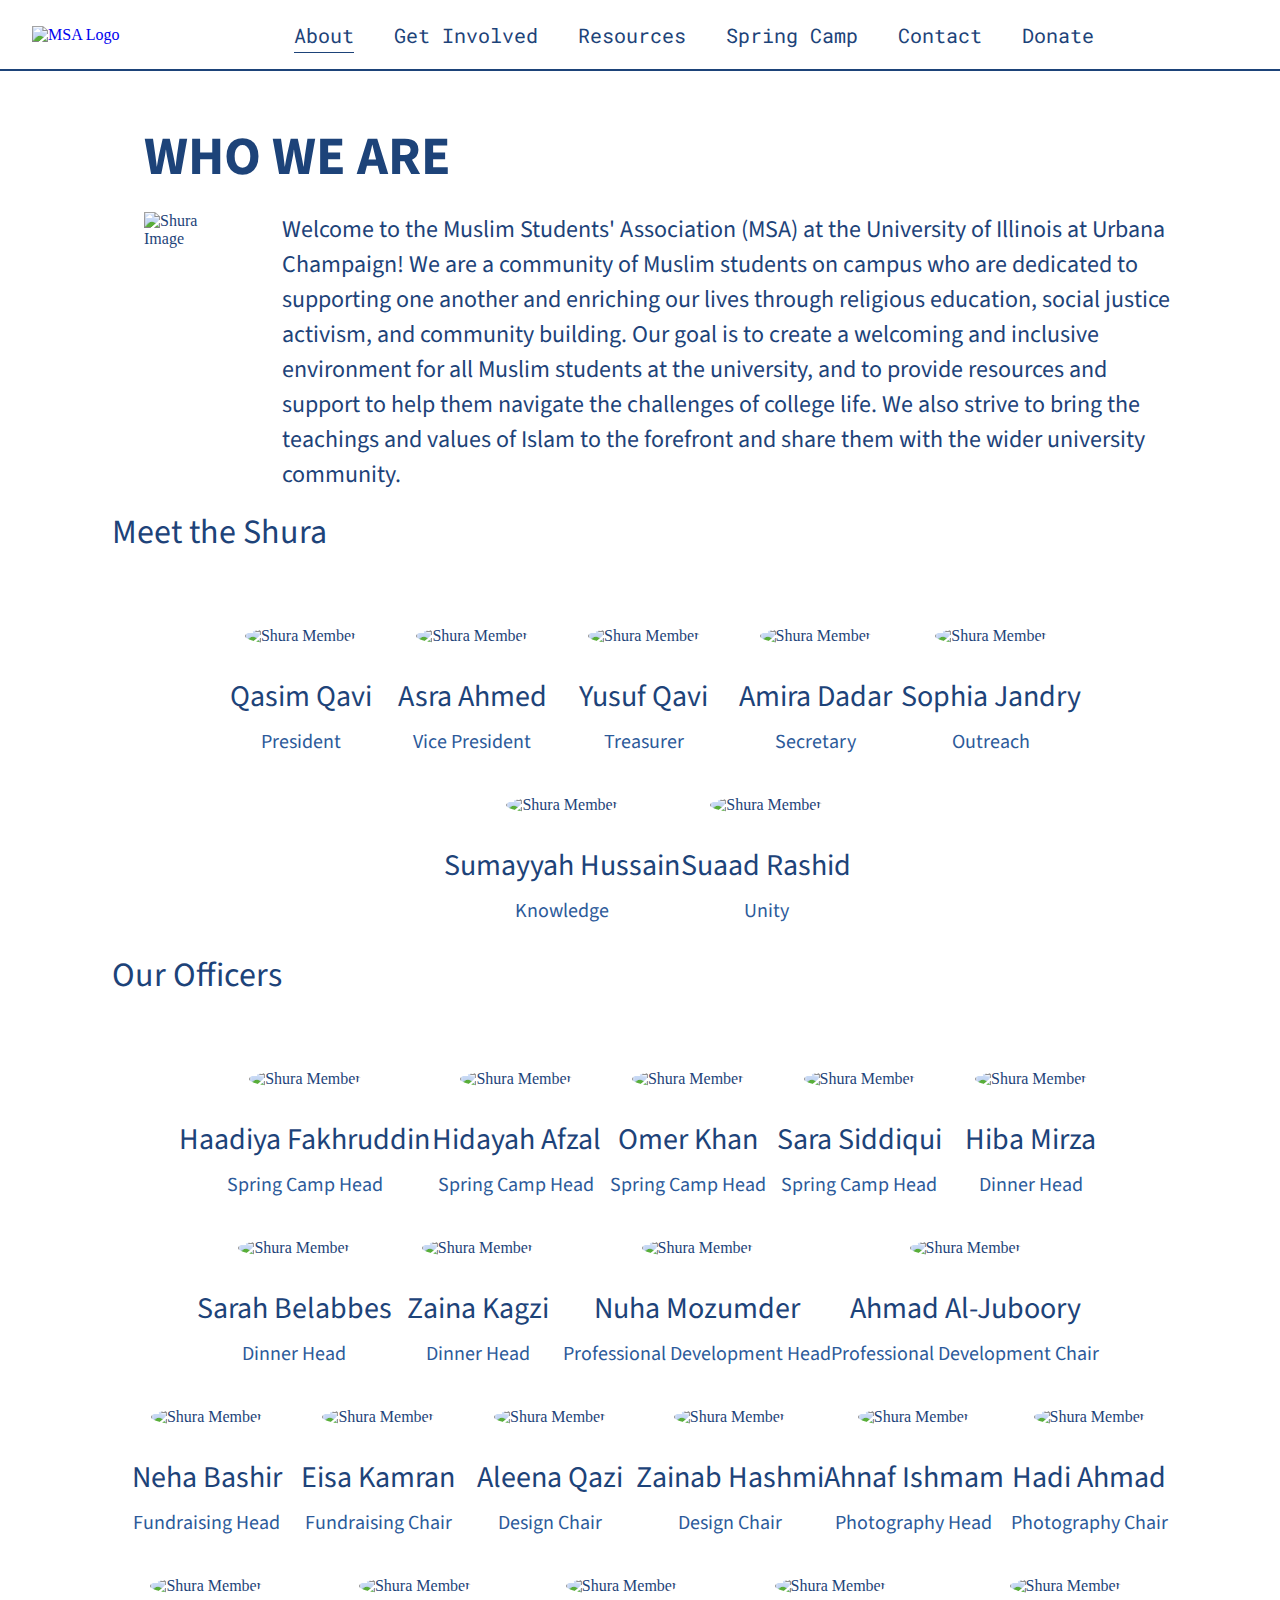
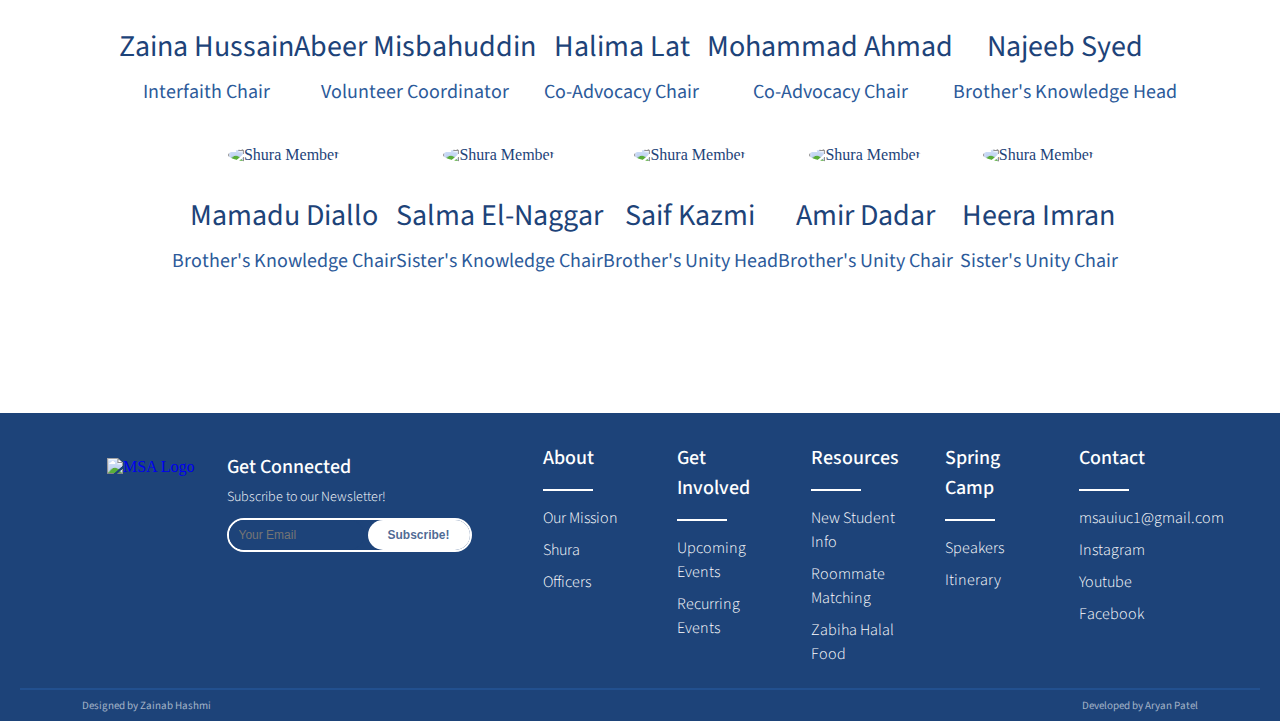
==== html/about.html @ 408d384b "Polishing" ====
<!DOCTYPE html>
<html lang="en">
  <head>
    <meta charset="UTF-8">
    <meta http-equiv="X-UA-Compatible" content="IE=edge">
    <meta name="viewport" content="width=device-width, initial-scale=1.0">
    <title>UIUC MSA</title>
    <link rel="stylesheet" href="../css/styles.css">
    <link rel="stylesheet" href="../css/about.css">
    <script src="https://kit.fontawesome.com/4fd03a0270.js" crossorigin="anonymous"></script>
    <script src="../script.js" defer></script>
  </head>
<body>
  <!-- Navigation -->
  <header class="primary-header flex">

    <div>
      <a href="../index.html">
        <img class="logo" src="../img/logos/msa-logo.png" alt="MSA Logo">
      </a>
    </div>

    <button class="mobile-nav-toggle" aria-controls="primary-navigation" aria-expanded="false"></button>

    <nav>
      <ul id="primary-navigation" data-visible="false" class="primary-navigation flex">
        <li class="color-primary ff-roboto">
          <a class="active" href="../html/about.html">About</a>
        </li>
        <li class="color-primary ff-roboto">
          <a class="inactive" href="../html/get-involved.html">Get Involved</a>
        </li>
        <li class="color-primary ff-roboto">
          <a class="inactive" href="../html/resources.html">Resources</a>
        </li>
        <li class="color-primary ff-roboto">
          <a class="inactive" href="../html/spring-camp.html">Spring Camp</a>
        </li>
        <li class="color-primary ff-roboto">
          <a class="inactive" href="../html/contact.html">Contact</a>
        </li>
        <li class="color-primary ff-roboto">
          <a class="inactive" href="https://www.paypal.com/cgi-bin/webscr?cmd=_s-xclick&hosted_button_id=N8J7XRL445BQ4" target="_blank">Donate</a>
        </li>
      </ul>
    </nav>

    <div class="social-list">
      <a href="https://www.instagram.com/msauiuc/" target="_blank"><i class="fa-brands fa-instagram color-primary"></i></a>
      <a href="https://www.youtube.com/@MSAUIUC" target="_blank"><i class="fa-brands fa-youtube color-primary"></i></a>
      <a href="https://www.facebook.com/msauiuc?fref=ts" target="_blank"><i class="fa-brands fa-facebook color-primary"></i></a>
    </div>

  </header>
  <!-- Navigation -->

  <!-- About Us -->
  <div class="about-us-title-div">
    <h1 class="about-us-title color-primary">WHO WE ARE </h1>
  </div>
  <div class="about-us flex color-primary" id="our-mission">
      <img class="about-us-img" src="../img/group/img-2.jpg" alt="Shura Image">
      <p class="about-us-description">Welcome to the Muslim Students' Association (MSA) at the University of Illinois at Urbana Champaign! We are a community of Muslim students on campus who are dedicated to supporting one another and enriching our lives through religious education, social justice activism, and community building. Our goal is to create a welcoming and inclusive environment for all Muslim students at the university, and to provide resources and support to help them navigate the challenges of college life. We also strive to bring the teachings and values of Islam to the forefront and share them with the wider university community. </p>
  </div>

  <div class="shura" id="shura">
    <h3 class="shura-title color-primary">Meet the Shura</h3>
    <div class="shura-row flex color-primary">
      <div class="shura-members">
        <img class="shura-member-img" src="../img/shura/qasim.jpg" alt="Shura Member">
        <h4 class="shura-member-name">Qasim Qavi</h4>
        <p class="shura-member-role">President</p>
      </div>
      <div class="shura-members">
        <img class="shura-member-img" src="../img/shura/asra.jpg" alt="Shura Member">
        <h4 class="shura-member-name">Asra Ahmed</h4>
        <p class="shura-member-role">Vice President</p>
      </div>
      <div class="shura-members">
        <img class="shura-member-img" src="../img/shura/yusuf.jpg" alt="Shura Member">
        <h4 class="shura-member-name">Yusuf Qavi</h4>
        <p class="shura-member-role">Treasurer</p>
      </div>
      <div class="shura-members">
        <img class="shura-member-img" src="../img/shura/amira.jpg" alt="Shura Member">
        <h4 class="shura-member-name">Amira Dadar</h4>
        <p class="shura-member-role">Secretary</p>
      </div>
      <div class="shura-members">
        <img class="shura-member-img" src="../img/shura/sophia.jpg" alt="Shura Member">
        <h4 class="shura-member-name">Sophia Jandry</h4>
        <p class="shura-member-role">Outreach</p>
      </div>
      <div class="shura-members">
        <img class="shura-member-img" src="../img/shura/sumayyah.jpg" alt="Shura Member">
        <h4 class="shura-member-name">Sumayyah Hussain</h4>
        <p class="shura-member-role">Knowledge</p>
      </div>
      <div class="shura-members">
        <img class="shura-member-img" src="../img/shura/suaad.jpg" alt="Shura Member">
        <h4 class="shura-member-name">Suaad Rashid</h4>
        <p class="shura-member-role">Unity</p>
      </div>
    </div>
  </div>

  <div class="officers" id="officers">
    <h3 class="officers-title color-primary">Our Officers</h3>
    <div class="officers-row flex color-primary">
      <div class="officers-members">
        <img class="officer-member-img" src="../img/officers/haadiya.JPG" alt="Shura Member">
        <h4 class="officer-member-name">Haadiya Fakhruddin</h4>
        <p class="officer-member-role">Spring Camp Head</p>
      </div>
      <div class="officer-members">
        <img class="officer-member-img" src="../img/officers/hidayah.JPG" alt="Shura Member">
        <h4 class="officer-member-name">Hidayah Afzal</h4>
        <p class="officer-member-role">Spring Camp Head</p>
      </div>
      <div class="officer-members">
        <img class="officer-member-img" src="../img/officers/omer.JPG" alt="Shura Member">
        <h4 class="officer-member-name">Omer Khan</h4>
        <p class="officer-member-role">Spring Camp Head</p>
      </div>
      <div class="officer-members">
        <img class="officer-member-img" src="../img/officers/sara.JPG" alt="Shura Member">
        <h4 class="officer-member-name">Sara Siddiqui</h4>
        <p class="officer-member-role">Spring Camp Head</p>
      </div>
      <div class="officer-members">
        <img class="officer-member-img" src="../img/officers/hiba.JPG" alt="Shura Member">
        <h4 class="officer-member-name">Hiba Mirza</h4>
        <p class="officer-member-role">Dinner Head</p>
      </div>
      <div class="officer-members">
        <img class="officer-member-img" src="../img/officers/sarah.JPG" alt="Shura Member">
        <h4 class="officer-member-name">Sarah Belabbes</h4>
        <p class="officer-member-role">Dinner Head</p>
      </div>
      <div class="officer-members">
        <img class="officer-member-img" src="../img/officers/zaina-kagzi.JPG" alt="Shura Member">
        <h4 class="officer-member-name">Zaina Kagzi</h4>
        <p class="officer-member-role">Dinner Head</p>
      </div>
      <div class="officer-members">
        <img class="officer-member-img" src="../img/officers/nuha.JPG" alt="Shura Member">
        <h4 class="officer-member-name">Nuha Mozumder</h4>
        <p class="officer-member-role">Professional Development Head</p>
      </div>
      <div class="officer-members">
        <img class="officer-member-img" src="../img/officers/ahmad.JPG" alt="Shura Member">
        <h4 class="officer-member-name">Ahmad Al-Juboory</h4>
        <p class="officer-member-role">Professional Development Chair</p>
      </div>
      <div class="officer-members">
        <img class="officer-member-img" src="../img/officers/neha.JPG" alt="Shura Member">
        <h4 class="officer-member-name">Neha Bashir</h4>
        <p class="officer-member-role">Fundraising Head</p>
      </div>
      <div class="officer-members">
        <img class="officer-member-img" src="../img/officers/eisa.jpg" alt="Shura Member">
        <h4 class="officer-member-name">Eisa Kamran</h4>
        <p class="officer-member-role">Fundraising Chair</p>
      </div>
      <div class="officer-members">
        <img class="officer-member-img" src="../img/officers/aleena.jpg" alt="Shura Member">
        <h4 class="officer-member-name">Aleena Qazi</h4>
        <p class="officer-member-role">Design Chair</p>
      </div>
      <div class="officer-members">
        <img class="officer-member-img" src="../img/officers/zainab.jpg" alt="Shura Member">
        <h4 class="officer-member-name">Zainab Hashmi</h4>
        <p class="officer-member-role">Design Chair</p>
      </div>
      <div class="officer-members">
        <img class="officer-member-img" src="../img/officers/ahnaf.jpg" alt="Shura Member">
        <h4 class="officer-member-name">Ahnaf Ishmam</h4>
        <p class="officer-member-role">Photography Head</p>
      </div>
      <div class="officer-members">
        <img class="officer-member-img" src="../img/officers/hadi.jpg" alt="Shura Member">
        <h4 class="officer-member-name">Hadi Ahmad</h4>
        <p class="officer-member-role">Photography Chair</p>
      </div>
      <div class="shura-members">
        <img class="shura-member-img" src="../img/officers/zaina-hussain.jpg" alt="Shura Member">
        <h4 class="shura-member-name">Zaina Hussain</h4>
        <p class="shura-member-role">Interfaith Chair</p>
      </div>
      <div class="officer-members">
        <img class="officer-member-img" src="../img/officers/abeer.jpg" alt="Shura Member">
        <h4 class="officer-member-name">Abeer Misbahuddin</h4>
        <p class="officer-member-role">Volunteer Coordinator</p>
      </div>
      <div class="officer-members">
        <img class="officer-member-img" src="../img/officers/halima.jpg" alt="Shura Member">
        <h4 class="officer-member-name">Halima Lat</h4>
        <p class="officer-member-role">Co-Advocacy Chair</p>
      </div>
      <div class="officer-members">
        <img class="officer-member-img" src="../img/officers/mohammad.jpg" alt="Shura Member">
        <h4 class="officer-member-name">Mohammad Ahmad</h4>
        <p class="officer-member-role">Co-Advocacy Chair</p>
      </div>
      <div class="officer-members">
        <img class="officer-member-img" src="../img/officers/najeeb.jpg" alt="Shura Member">
        <h4 class="officer-member-name">Najeeb Syed</h4>
        <p class="officer-member-role">Brother's Knowledge Head</p>
      </div>
      <div class="officer-members">
        <img class="officer-member-img" src="../img/officers/mamadu.jpg" alt="Shura Member">
        <h4 class="officer-member-name">Mamadu Diallo</h4>
        <p class="officer-member-role">Brother's Knowledge Chair</p>
      </div>
      <div class="officer-members">
        <img class="officer-member-img" src="../img/officers/salma.jpg" alt="Shura Member">
        <h4 class="officer-member-name">Salma El-Naggar</h4>
        <p class="officer-member-role">Sister's Knowledge Chair</p>
      </div>
      <div class="officer-members">
        <img class="officer-member-img" src="../img/officers/saif.jpg" alt="Shura Member">
        <h4 class="officer-member-name">Saif Kazmi</h4>
        <p class="officer-member-role">Brother's Unity Head</p>
      </div>
      <div class="officer-members">
        <img class="officer-member-img" src="../img/officers/amir.jpg" alt="Shura Member">
        <h4 class="officer-member-name">Amir Dadar</h4>
        <p class="officer-member-role">Brother's Unity Chair</p>
      </div>
      <div class="officer-members">
        <img class="officer-member-img" src="../img/officers/heera.jpg" alt="Shura Member">
        <h4 class="officer-member-name">Heera Imran</h4>
        <p class="officer-member-role">Sister's Unity Chair</p>
      </div>
    </div>
  </div>
  <!-- About Us -->

  <!-- Footer -->
  <footer class="footer">
    <div class= "footer-container">
      <div class="footer-row flex">
        <div class="footer-test flex">
          <a href="../index.html" class="footer-logo"><img src="../img/logos/transparent-msa-logo.png" alt="MSA Logo"></a>
          <div class= "footer-form">
            <h4 class= "form-title">Get Connected</h4>
            <p class="form-subtitle">Subscribe to our Newsletter!</p>
            <div class="box">
              <form action="#">
                <div class="form-box">
                  <input type="text" name="email" placeholder="Your Email" required>
                  <button type="submit">Subscribe!</button>
                </div>
              </form>
            </div>
            <div class="footer-socials">
              <a href="https://www.instagram.com/msauiuc/" target="_blank"><i class="fa-brands fa-instagram"></i></a>
              <a href="https://www.youtube.com/@MSAUIUC" target="_blank"><i class="fa-brands fa-youtube"></i></a>
              <a href="https://www.facebook.com/msauiuc?fref=ts" target="_blank"><i class="fa-brands fa-facebook"></i></a>
            </div>
          </div>
        </div>
        <div class= "footer-col">
          <h4 class= "footer-title"><a href="../html/about.html">About</a></h4>
          <a href="../html/about.html#our-mission">Our Mission</a>
          <a href="../html/about.html#shura">Shura</a>
          <a href="../html/about.html#officers">Officers</a>
        </div>
        <div class="footer-col">
          <h4 class= "footer-title"><a href="../html/get-involved.html">Get Involved</a></h4>
          <!-- <a href="../html/get-involved.html#news">News</a> -->
          <a href="../html/get-involved.html#upcoming-events">Upcoming Events</a>
          <a href="../html/get-involved.html#recurring-events">Recurring Events</a>
          <!-- <a href="../html/get-involved.html#committees">Committees</a> -->
        </div>
        <div class= "footer-col">
          <h4 class= "footer-title"><a href="../html/resources.html">Resources</a></h4>
          <a href="../html/resources.html#new-student-info">New Student Info</a>
          <a href="../html/resources.html#roommate-matching">Roommate Matching</a>
          <!-- <a href="../html/resources.html#prayer-spots">Prayer Spots</a> -->
          <a href="../html/resources.html#zabiha-halal-food">Zabiha Halal Food</a>
        </div>
        <div class= "footer-col">
          <h4 class= "footer-title"><a href="../html/spring-camp.html">Spring Camp</a></h4>
          <a href="../html/spring-camp.html#speakers">Speakers</a>
          <a href="../html/spring-camp.html#itinerary">Itinerary</a>
        </div>
        <div class= "footer-col">
          <h4 class= "footer-title"><a href="../html/contact.html">Contact</a></h4>
            <a href="mailto:msauiuc1@gmail.com" target="_blank">msauiuc1@gmail.com</a>
            <a href="https://www.instagram.com/msauiuc/" target="_blank">Instagram</a>
            <a href="https://www.youtube.com/@MSAUIUC" target="_blank">Youtube</a>
            <a href="https://www.facebook.com/msauiuc?fref=ts" target="_blank">Facebook</a>
        </div>
      </div>
    </div>
    <div class="footer-tribute">
      <div class="footer-tribute-text">Designed by Zainab Hashmi</div>
      <div class="footer-tribute-text">Developed by Aryan Patel</div>
    </div>
  </footer>
  <!-- Footer -->

</body>
</html>
---- css/styles.css ----
@import url('https://fonts.googleapis.com/css2?family=Roboto+Mono:wght@300&family=Roboto:wght@300;400;500&display=swap');
@import url('https://fonts.googleapis.com/css2?family=Source+Sans+Pro:wght@300;400;600&display=swap');

*, *::before, *::after {
  box-sizing: border-box;
  margin: 0;
  padding: 0;
}

html {
  scroll-behavior: smooth;
  scroll-padding-top: 10rem;
}

body {
  overflow-x: hidden;
  animation: fadeInAnimation ease 1s;
  animation-iteration-count: 1;
  animation-fill-mode: forwards;
}
  
@keyframes fadeInAnimation {
  0% {
    opacity: 0;
  }
  100% {
    opacity: 1;
  }
}

li, a {
  text-decoration: none;
}

a:visited {
  color: inherit;
}

a[href^="tel"]{
  color:inherit;
  text-decoration:none;
}

.flex {
  display: flex;
}

.ff-roboto {
  font-family: 'Roboto Mono', monospace;
}

.ff-sans-pro {
  font-family: 'Source Sans Pro', sans-serif;
}

.color-primary {
  color:rgba(29, 67, 121, 1);
}

/* Navigation */

.primary-header {
  align-items: center;
  justify-content: space-between;
  padding: 15px 2.5%;
  border-bottom: 2px solid rgba(29, 67, 121, 1);
  z-index: 999;
}

.mobile-nav-toggle {
  display: none;
}

.logo {
  cursor: pointer;
  height: 75px;
}

.primary-navigation {
  font-size: 1.25rem;
  list-style: none;
  margin-left: 5rem;
  padding: 0;
}

.primary-navigation li {
  padding: 0 1.25rem;
}

.primary-navigation a {
  color:rgba(29, 67, 121, 1);
}

.inactive {
  position: relative;
  transition: all 0.3s ease 0s;
}

.inactive::before {
  content: '';
  left: 0;
  bottom: -5px;
  position: absolute;
  width: 100%;
  height: 1px;
  background-color: rgba(29, 67, 121, 1);
  border-radius: 4px;
  scale: 0 1;
  transform-origin: left;
  transition: scale 0.25s;
}

.inactive:hover::before {
  scale: 1;
}

.active {
  color:rgba(29, 67, 121, 1);
  border-bottom: 1px solid rgba(29, 67, 121, 1);
  padding-bottom: 4px;
}

.social-list a {
  font-size: 2.15em;
  padding: 10px;
}

@media (max-width: 1200px) {
  .primary-navigation {
    font-size: 1rem;
  }

  .primary-navigation li {
    padding: 0 1rem;
  }

  .social-list a {
    font-size: 1.5em;
  }
}

@media (max-width: 1050px) {

  .primary-navigation {
    position: fixed;
    inset: 0 0 0 20%;
    line-height: 3rem;
    z-index: 1000;

    flex-direction: column;
    padding: min(20vh, 7.5rem) 1em;

    background: rgba(29, 67, 121, 0.95);
    backdrop-filter: blur(1rem);

    transform: translateX(100%);
    transition: transform 350ms ease-out;
  }

  @supports (backdrop-filter: blur(1rem)) {
    .primary-navigation {
      background: rgba(29, 67, 121, 0.6);
      backdrop-filter: blur(1rem);
    }
  }

  .primary-navigation[data-visible="true"] {
    transform: translateX(0%);
  }

  .mobile-nav-toggle {
    display: block;
    position: absolute;
    z-index: 9999;
    background-color: transparent;
    background-image: url(../img/menu.svg);
    background-repeat: no-repeat;
    width: 2rem;
    border: 0;
    aspect-ratio: 1;
    top: 2.75rem;
    right: 2rem;
  }

  .mobile-nav-toggle[aria-expanded="true"] {
    position: fixed;
    background-image: url(../img/close.svg);
    background-repeat: no-repeat;
  }

  .primary-navigation li a {
    color: white;
  }

  .inactive {
    position: relative;
    transition: all 0.3s ease 0s;
  }
  
  .inactive::before {
    content: '';
    left: 0;
    bottom: -5px;
    position: absolute;
    width: 100%;
    height: 1px;
    background-color: #fff;
    border-radius: 4px;
    scale: 0 1;
    transform-origin: left;
    transition: scale 0.25s;
  }
  
  .inactive:hover::before {
    scale: 1;
  }
  
  .active {
    color:rgba(29, 67, 121, 1);
    border-bottom: 1px solid #fff;
    padding-bottom: 4px;
  }

  .social-list {
    display: none;
  }
}

/* Navigation */


/* Footer */

.footer {
  padding: 30px 20px 0 20px;
  background-color: rgba(29, 67, 121, 1);
}

.footer-container {
  max-width: 90%;
  margin: 0 auto;
  padding-bottom: 10px;
}

.footer-test {
  margin: 0 auto;
  justify-content: center;
}

.footer-logo {
  padding: 15px 0;
}

.footer-row {
  flex-wrap: wrap;
  padding-bottom: 0.25rem;
}

.footer-col {
  width: 12%;
  padding: 0 15px;
}

.footer-col a {
  color: #fff;
  font-size: 16px;
  font-family: 'Source Sans Pro', sans-serif;
  font-weight: 300;
  line-height: 1.5;
	display: block;
	transition: all 0.3s ease;
  padding-bottom: 0.5rem;
}

.footer-col a::before{
	content: '';
	position: absolute;
	left:0;
	bottom: -10px;
	background-color: #fff;
	height: 2px;
	box-sizing: border-box;
	width: 50px;
}

.footer-col a:hover{
	color: #ffffff;
	padding-left: 8px;
}

.footer-title a {
  font-size: 20px;
  font-weight: 500;
  line-height: 1.5;
	color: #fff;
	text-transform: capitalize;
	margin-bottom: 25px;
	position: relative;
}

.footer-form {
  padding: 0 2rem;
}

.form-title {
  color: #fff;
  font-family: 'Source Sans Pro', sans-serif;
  font-size: 20px;
  font-weight: 500;
  padding: 10px 0 0 0;
}

.form-subtitle {
  color: #fff;
  font-family: 'Source Sans Pro', sans-serif;
  font-size: 14px;
  line-height: 32px;
  font-weight: 300;
  padding: 0 0 5px 0;
}

.form-box {
  border: 2px solid #fff;
  border-radius: 25px;
}

.form-box input {
  color: #fff;
  font-size: 12px;
  font-weight: 400;
  padding: 8px 10px;
  border: none;
  outline: none;
  border-radius: 25px;
  background-color: rgba(29, 67, 121, 1);
  width: 135px;
}

.form-box button {
  color: rgba(29, 67, 121, 0.8);
  padding: 8px 20px;
  font-size: 12px;
  font-weight: 600;
  border: none;
  border-radius: 25px;
  background-color: #fff;
  cursor: pointer;
  transition: 0.3s;
}

.form-box button:hover {
  color: rgba(29, 67, 121, 1);
  background-color: #fff;
}

.footer-socials {
  padding: 15px 0;
}

.footer-socials a {
  color: #fff;
  font-size: 2em;
  padding: 10px;
}

.footer-tribute {
  display: flex;
  justify-content: space-between;
  background-color: rgba(29, 67, 121, 1);
  padding: 0.5rem 5%;
  border-top: 2px solid rgb(34, 80, 143);
}

.footer-tribute-text {
  color: rgba(255, 255, 255, 0.6);
  font-family: "Source Sans Pro", sans-serif;
  font-size: 11px;
}

@media(max-width: 1166px){
  .footer-test {
    width: 100%;
    margin: 0 auto;
    justify-content: center;
  }

  .footer-col{
    width: 50%;
    margin-bottom: 30px;
  }
}
@media(max-width: 574px) {

  .footer-test {
    text-align: center;
  }

  .footer-logo {
    display: none;
  }

  .footer-col{
    width: 100%;
  }
}

/* Footer */
---- css/about.css ----
@import url('https://fonts.googleapis.com/css2?family=Roboto+Mono:wght@300&family=Roboto:wght@300;400;500&display=swap');
@import url('https://fonts.googleapis.com/css2?family=Source+Sans+Pro:wght@300;400;600&display=swap');

.about-us-title-div {
  max-width: 85%;
  padding: 3rem 3rem 1rem 3rem;
  margin: 0 auto;
  justify-content: center;
}

.about-us-title {
  font-family: 'Source Sans Pro', sans-serif;
  font-size: 3.375rem;
}

.about-us {
  width: 85%;
  margin: 0 auto;
  justify-content: center;
}

.about-us-img {
  padding: 0 3rem 3rem 3rem;
  width: 65%;
  object-fit: contain;
}

.about-us-description {
  font-family: 'Source Sans Pro', sans-serif;
  font-size: 1.5rem;
}

@media (max-width: 1200px) {

  .about-us-title-div {
    margin: 0 auto;
    justify-content: center;
  }

  .about-us-title {
    font-size: 2.5rem;
    padding: 0;
    text-align: center;
  }

  .about-us {
    flex-direction: column;
    margin: 0 auto;
    justify-content: center;
    width: 85%;
  }

  .about-us-img {
    margin: 0 auto;
    justify-content: center;
    width: 100%;
    padding: 1rem 0;
  }

  .about-us-description {
    font-size: clamp(1rem, 3vw + 0.25rem, 1.25rem);
  }
}

.shura {
  max-width: 85%;
  margin: 0 auto;
  justify-content: center;
  padding: 1rem 0 0 1rem;
}

.shura-title {
  font-family: 'Source Sans Pro', sans-serif;
  font-size: 2.125rem;
  font-weight: 400;
  padding-bottom: 2.5rem;
}

.shura-row {
  margin: 0 auto;
  justify-content: center;
  text-align: center;
  flex-wrap: wrap;
}

.shura-member-img {
  padding: 1.875rem;
  border-radius: 50%;
  width: 350px;
  height: 350px;
  object-fit: cover;
  transition: 0.5s ease-in-out;
}

.shura-member-img:hover {
  transform: scale(1.03);
}

.shura-member-name {
  font-family: 'Source Sans Pro', sans-serif;
  font-size: 1.875rem;
  font-weight: 400;
  padding-bottom: 0.625rem;
}

.shura-member-role {
  font-family: 'Source Sans Pro', sans-serif;
  font-size: 20px;
  color: rgb(44, 90, 154);
  font-weight: 400;
  padding-bottom: 0.625rem;
}

.officers {
  max-width: 85%;
  margin: auto;
  justify-content: center;
  padding: 1rem 0 3rem 1rem;
}

.officers-title {
  font-family: 'Source Sans Pro', sans-serif;
  font-size: 2.125rem;
  font-weight: 400;
  padding-bottom: 2.5rem;
}

.officers-row {
  margin: 0 auto;
  justify-content: center;
  text-align: center;
  flex-wrap: wrap;
  padding-bottom: 1rem;
}

.officers-row:last-of-type {
  padding-bottom: 5rem;
}

.officer-member-img {
  padding: 1.875rem;
  border-radius: 50%;
  width: 325px;
  height: 325px;
  object-fit: cover;
  transition: 0.5s ease-in-out;
}

.officer-member-img:hover {
  transform: scale(1.03);
}

.officer-member-name {
  font-family: 'Source Sans Pro', sans-serif;
  font-size: 1.875rem;
  font-weight: 400;
  padding-bottom: 0.625rem;
}

.officer-member-role {
  font-family: 'Source Sans Pro', sans-serif;
  font-size: 1.25rem;
  color: rgb(44, 90, 154);
  font-weight: 400;
  padding-bottom: 0.625rem;
}
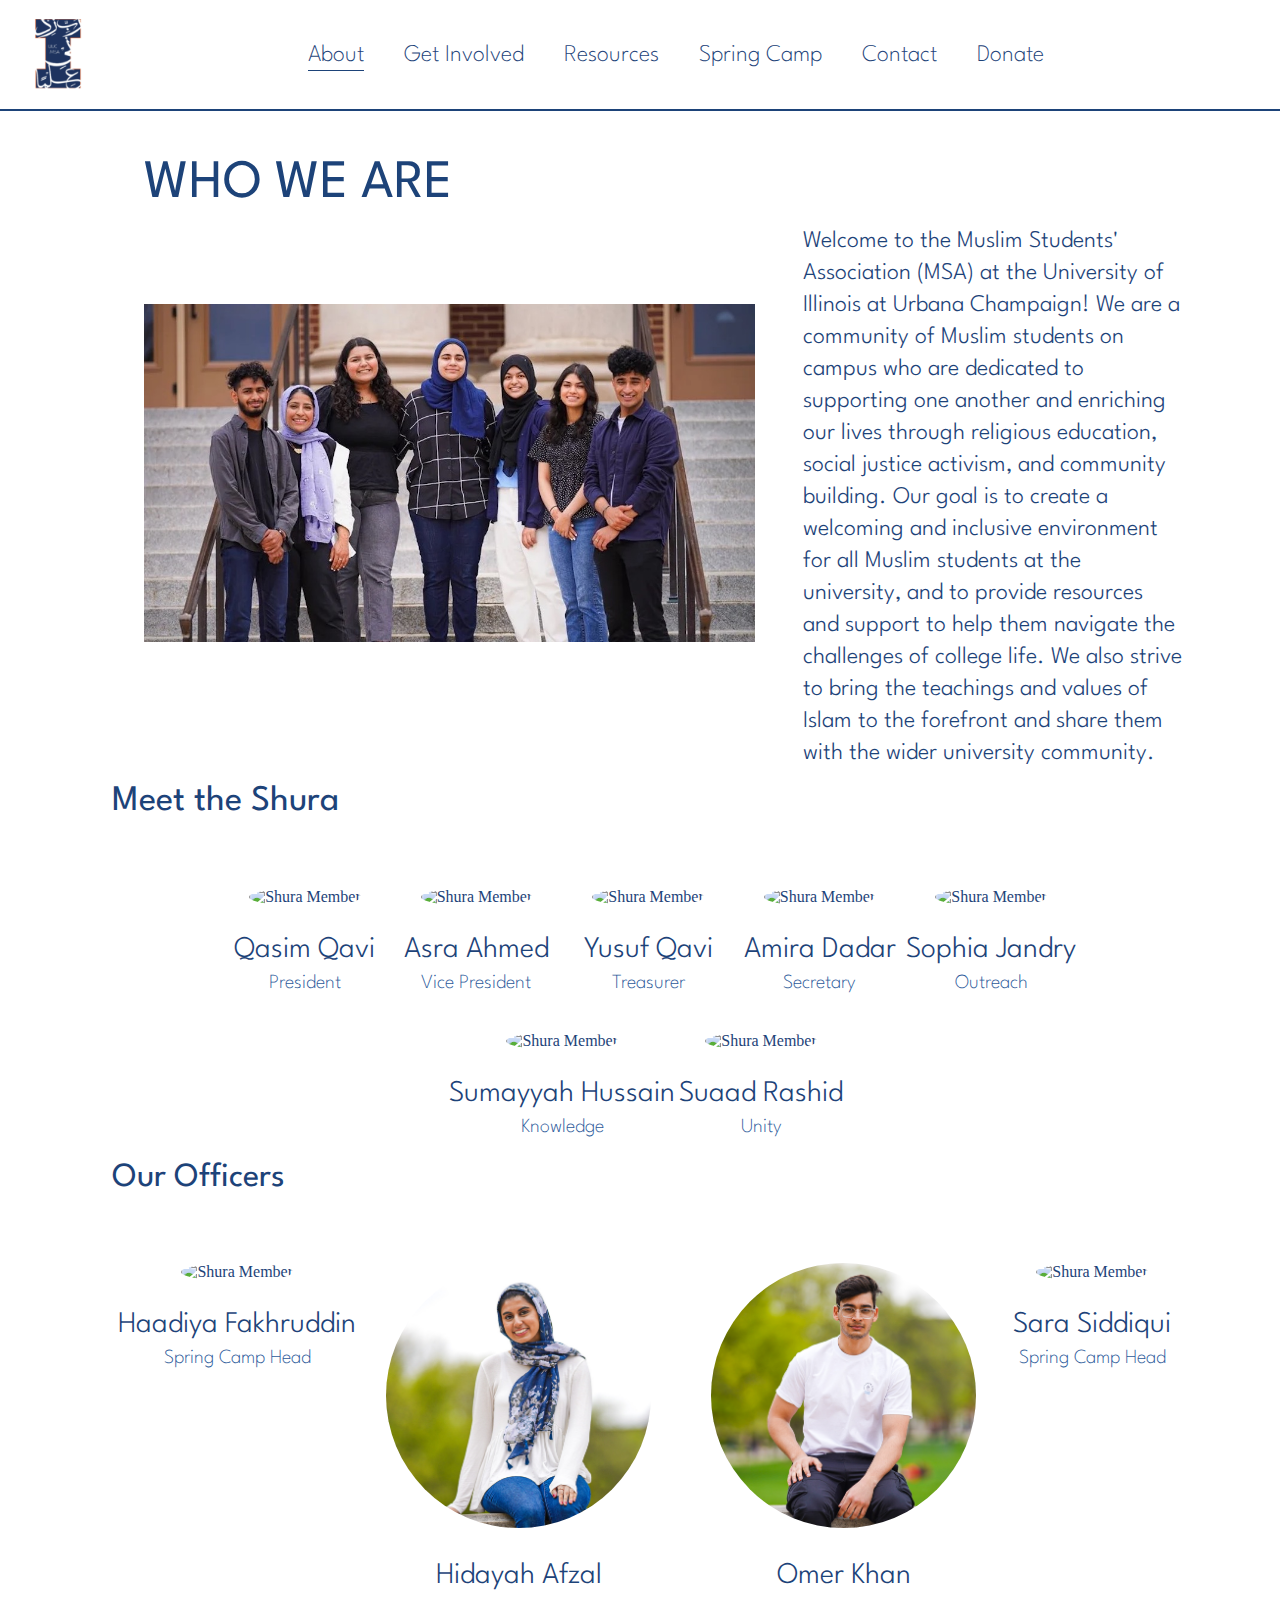
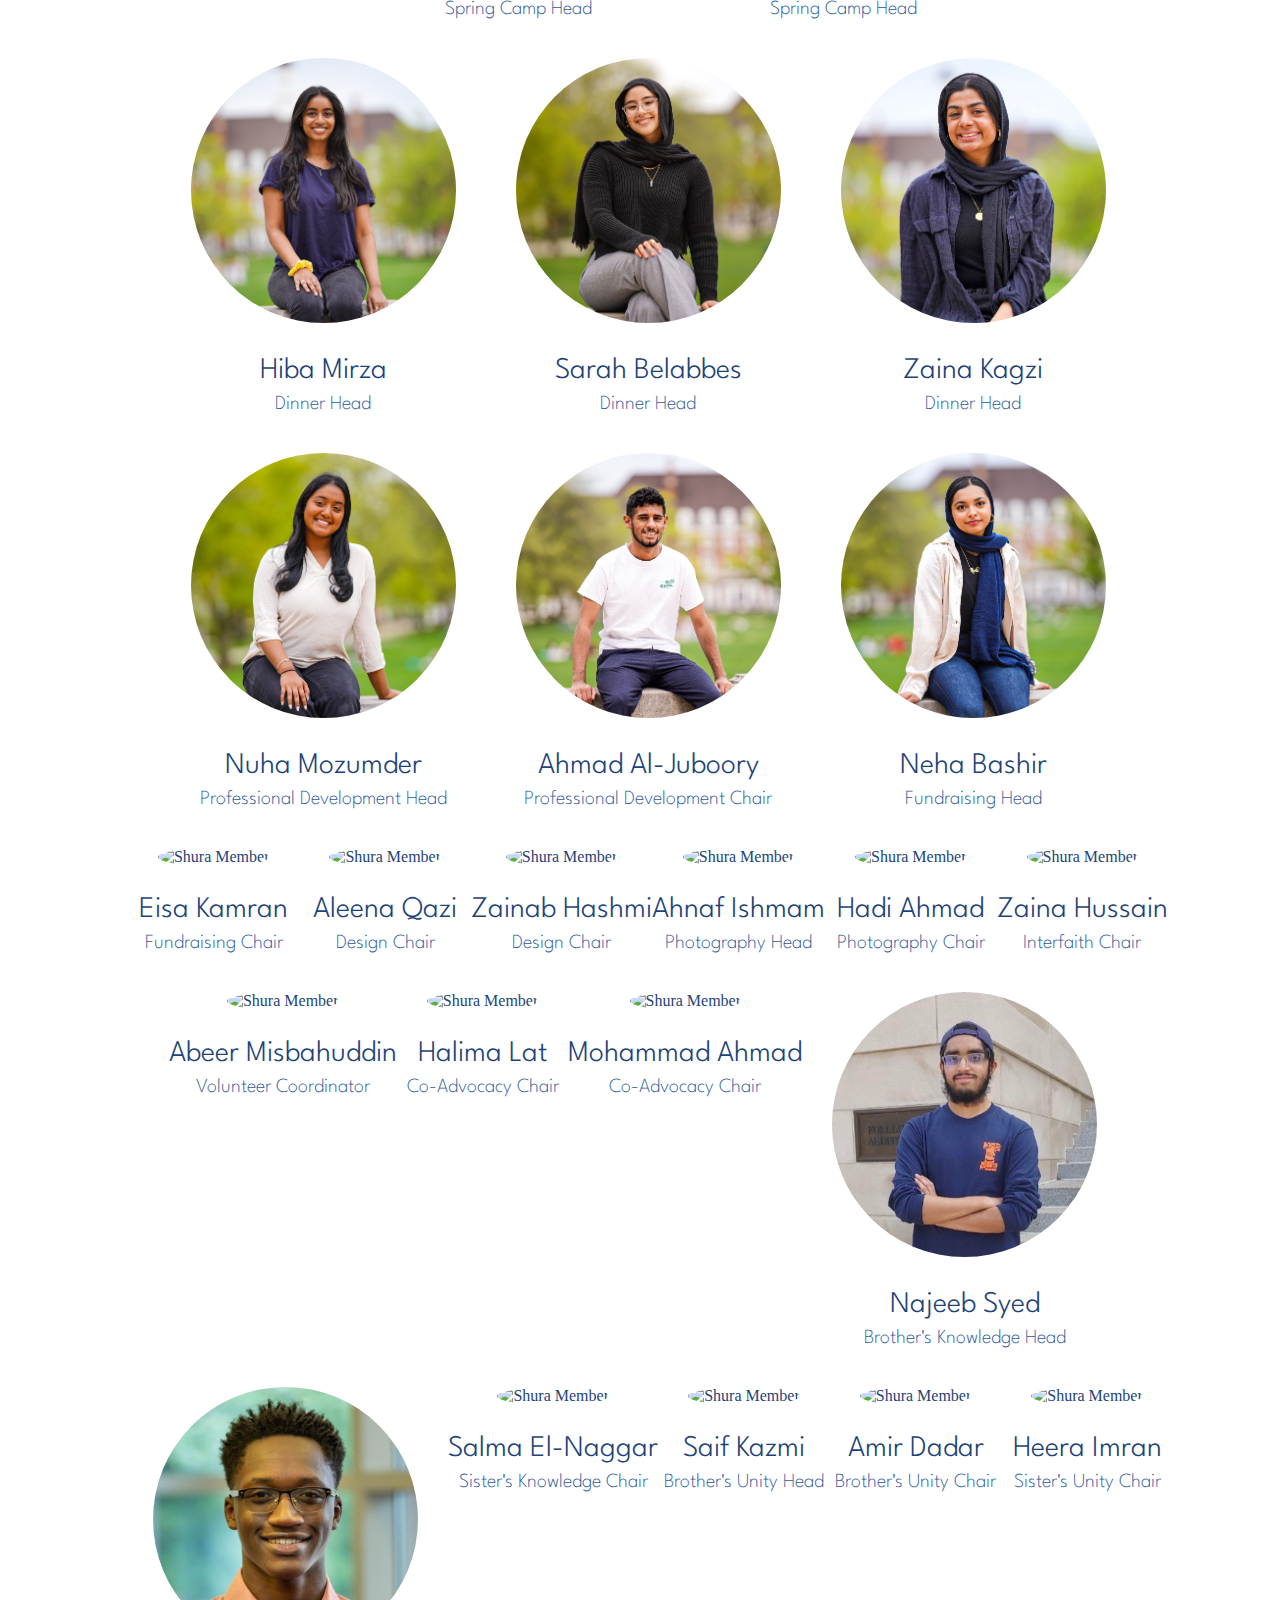
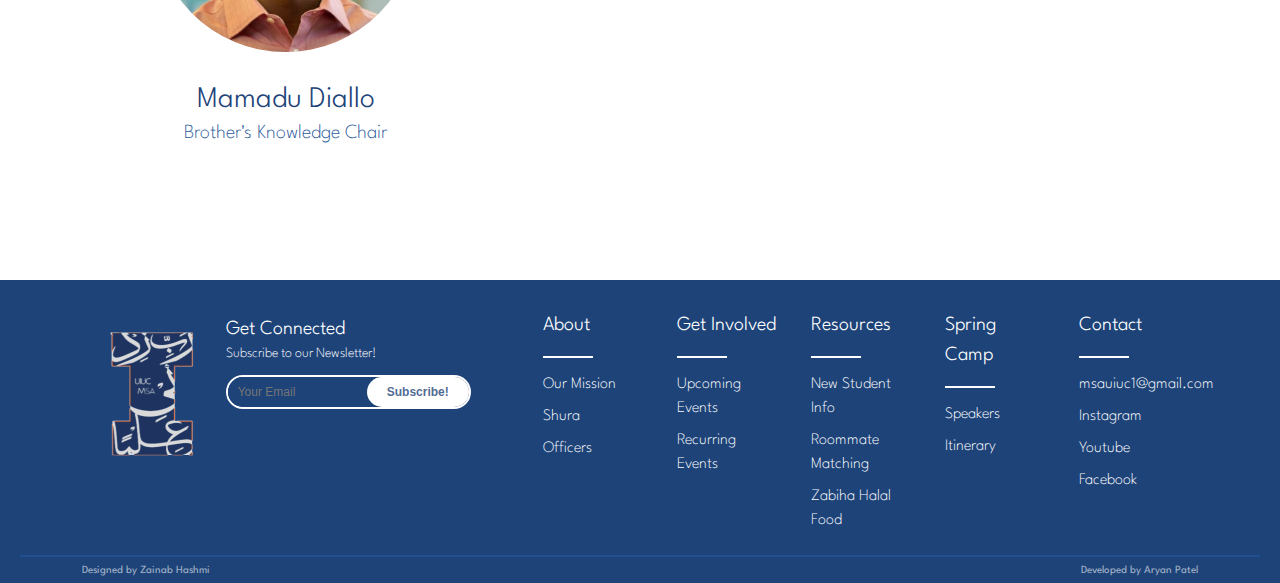
==== commit 560b36a2: "Finished Spring Camp and Fixed Fonts" ====
--- a/html/about.html
+++ b/html/about.html
@@ -24,22 +24,22 @@
 
     <nav>
       <ul id="primary-navigation" data-visible="false" class="primary-navigation flex">
-        <li class="color-primary ff-roboto">
+        <li class="color-primary ff-spartan">
           <a class="active" href="../html/about.html">About</a>
         </li>
-        <li class="color-primary ff-roboto">
+        <li class="color-primary ff-spartan">
           <a class="inactive" href="../html/get-involved.html">Get Involved</a>
         </li>
-        <li class="color-primary ff-roboto">
+        <li class="color-primary ff-spartan">
           <a class="inactive" href="../html/resources.html">Resources</a>
         </li>
-        <li class="color-primary ff-roboto">
+        <li class="color-primary ff-spartan">
           <a class="inactive" href="../html/spring-camp.html">Spring Camp</a>
         </li>
-        <li class="color-primary ff-roboto">
+        <li class="color-primary ff-spartan">
           <a class="inactive" href="../html/contact.html">Contact</a>
         </li>
-        <li class="color-primary ff-roboto">
+        <li class="color-primary ff-spartan">
           <a class="inactive" href="https://www.paypal.com/cgi-bin/webscr?cmd=_s-xclick&hosted_button_id=N8J7XRL445BQ4" target="_blank">Donate</a>
         </li>
       </ul>
@@ -56,15 +56,15 @@
 
   <!-- About Us -->
   <div class="about-us-title-div">
-    <h1 class="about-us-title color-primary">WHO WE ARE </h1>
+    <h1 class="about-us-title color-primary ff-spartan">WHO WE ARE </h1>
   </div>
   <div class="about-us flex color-primary" id="our-mission">
       <img class="about-us-img" src="../img/group/img-2.jpg" alt="Shura Image">
-      <p class="about-us-description">Welcome to the Muslim Students' Association (MSA) at the University of Illinois at Urbana Champaign! We are a community of Muslim students on campus who are dedicated to supporting one another and enriching our lives through religious education, social justice activism, and community building. Our goal is to create a welcoming and inclusive environment for all Muslim students at the university, and to provide resources and support to help them navigate the challenges of college life. We also strive to bring the teachings and values of Islam to the forefront and share them with the wider university community. </p>
+      <p class="about-us-description ff-spartan">Welcome to the Muslim Students' Association (MSA) at the University of Illinois at Urbana Champaign! We are a community of Muslim students on campus who are dedicated to supporting one another and enriching our lives through religious education, social justice activism, and community building. Our goal is to create a welcoming and inclusive environment for all Muslim students at the university, and to provide resources and support to help them navigate the challenges of college life. We also strive to bring the teachings and values of Islam to the forefront and share them with the wider university community. </p>
   </div>
 
   <div class="shura" id="shura">
-    <h3 class="shura-title color-primary">Meet the Shura</h3>
+    <h3 class="shura-title color-primary ff-spartan">Meet the Shura</h3>
     <div class="shura-row flex color-primary">
       <div class="shura-members">
         <img class="shura-member-img" src="../img/shura/qasim.jpg" alt="Shura Member">
--- a/css/styles.css
+++ b/css/styles.css
@@ -1,5 +1,6 @@
 @import url('https://fonts.googleapis.com/css2?family=Roboto+Mono:wght@300&family=Roboto:wght@300;400;500&display=swap');
 @import url('https://fonts.googleapis.com/css2?family=Source+Sans+Pro:wght@300;400;600&display=swap');
+@import url('https://fonts.googleapis.com/css2?family=League+Spartan:wght@100;200;300;400;500;600;700&display=swap');
 
 *, *::before, *::after {
   box-sizing: border-box;
@@ -51,6 +52,10 @@
 
 .ff-sans-pro {
   font-family: 'Source Sans Pro', sans-serif;
+}
+
+.ff-spartan {
+  font-family: "League Spartan", sans-serif;
 }
 
 .color-primary {
@@ -77,7 +82,8 @@
 }
 
 .primary-navigation {
-  font-size: 1.25rem;
+  font-size: 1.5rem;
+  font-weight: 200;
   list-style: none;
   margin-left: 5rem;
   padding: 0;
@@ -173,7 +179,7 @@
     position: absolute;
     z-index: 9999;
     background-color: transparent;
-    background-image: url(../img/menu.svg);
+    background-image: url(../img/logos/menu.svg);
     background-repeat: no-repeat;
     width: 2rem;
     border: 0;
@@ -184,7 +190,7 @@
 
   .mobile-nav-toggle[aria-expanded="true"] {
     position: fixed;
-    background-image: url(../img/close.svg);
+    background-image: url(../img/logos/close.svg);
     background-repeat: no-repeat;
   }
 
@@ -264,8 +270,8 @@
 .footer-col a {
   color: #fff;
   font-size: 16px;
-  font-family: 'Source Sans Pro', sans-serif;
-  font-weight: 300;
+  font-family: "League Spartan", sans-serif;
+  font-weight: 200;
   line-height: 1.5;
 	display: block;
 	transition: all 0.3s ease;
@@ -290,7 +296,7 @@
 
 .footer-title a {
   font-size: 20px;
-  font-weight: 500;
+  font-weight: 300;
   line-height: 1.5;
 	color: #fff;
 	text-transform: capitalize;
@@ -304,18 +310,18 @@
 
 .form-title {
   color: #fff;
-  font-family: 'Source Sans Pro', sans-serif;
+  font-family: "League Spartan", sans-serif;
   font-size: 20px;
-  font-weight: 500;
+  font-weight: 300;
   padding: 10px 0 0 0;
 }
 
 .form-subtitle {
   color: #fff;
-  font-family: 'Source Sans Pro', sans-serif;
+  font-family: "League Spartan", sans-serif;
   font-size: 14px;
   line-height: 32px;
-  font-weight: 300;
+  font-weight: 200;
   padding: 0 0 5px 0;
 }
 
@@ -373,7 +379,7 @@
 
 .footer-tribute-text {
   color: rgba(255, 255, 255, 0.6);
-  font-family: "Source Sans Pro", sans-serif;
+  font-family: "League Spartan", sans-serif;
   font-size: 11px;
 }
 
--- a/css/about.css
+++ b/css/about.css
@@ -9,8 +9,8 @@
 }
 
 .about-us-title {
-  font-family: 'Source Sans Pro', sans-serif;
   font-size: 3.375rem;
+  font-weight: 400;
 }
 
 .about-us {
@@ -26,8 +26,9 @@
 }
 
 .about-us-description {
-  font-family: 'Source Sans Pro', sans-serif;
   font-size: 1.5rem;
+  font-weight: 300;
+  line-height: 2rem;
 }
 
 @media (max-width: 1200px) {
@@ -70,8 +71,7 @@
 }
 
 .shura-title {
-  font-family: 'Source Sans Pro', sans-serif;
-  font-size: 2.125rem;
+  font-size: 2.25rem;
   font-weight: 400;
   padding-bottom: 2.5rem;
 }
@@ -97,17 +97,17 @@
 }
 
 .shura-member-name {
-  font-family: 'Source Sans Pro', sans-serif;
+  font-family: "League Spartan", sans-serif;
   font-size: 1.875rem;
-  font-weight: 400;
+  font-weight: 300;
   padding-bottom: 0.625rem;
 }
 
 .shura-member-role {
-  font-family: 'Source Sans Pro', sans-serif;
-  font-size: 20px;
+  font-family: "League Spartan", sans-serif;
+  font-size: 1.25rem;
   color: rgb(44, 90, 154);
-  font-weight: 400;
+  font-weight: 200;
   padding-bottom: 0.625rem;
 }
 
@@ -119,7 +119,7 @@
 }
 
 .officers-title {
-  font-family: 'Source Sans Pro', sans-serif;
+  font-family: "League Spartan", sans-serif;
   font-size: 2.125rem;
   font-weight: 400;
   padding-bottom: 2.5rem;
@@ -151,16 +151,16 @@
 }
 
 .officer-member-name {
-  font-family: 'Source Sans Pro', sans-serif;
+  font-family: "League Spartan", sans-serif;
   font-size: 1.875rem;
-  font-weight: 400;
+  font-weight: 300;
   padding-bottom: 0.625rem;
 }
 
 .officer-member-role {
-  font-family: 'Source Sans Pro', sans-serif;
+  font-family: "League Spartan", sans-serif;
   font-size: 1.25rem;
   color: rgb(44, 90, 154);
-  font-weight: 400;
+  font-weight: 200;
   padding-bottom: 0.625rem;
 }
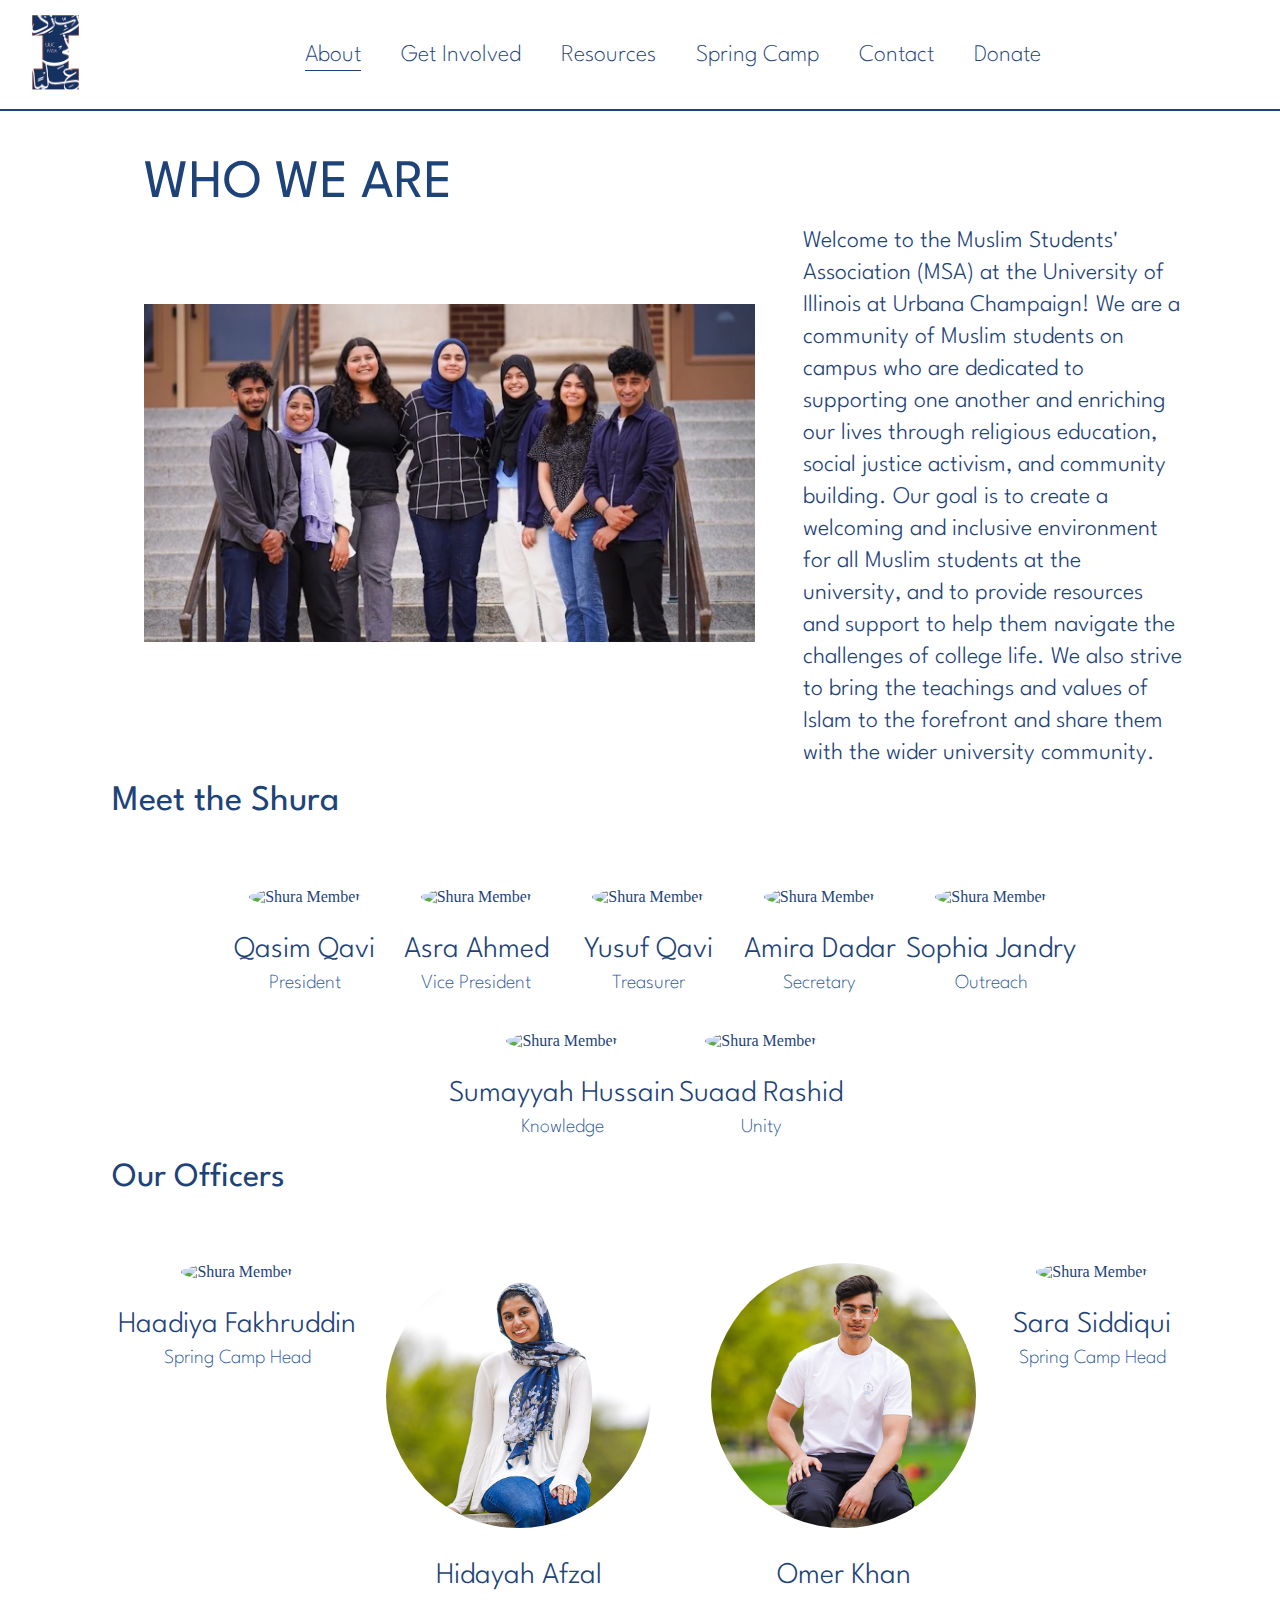
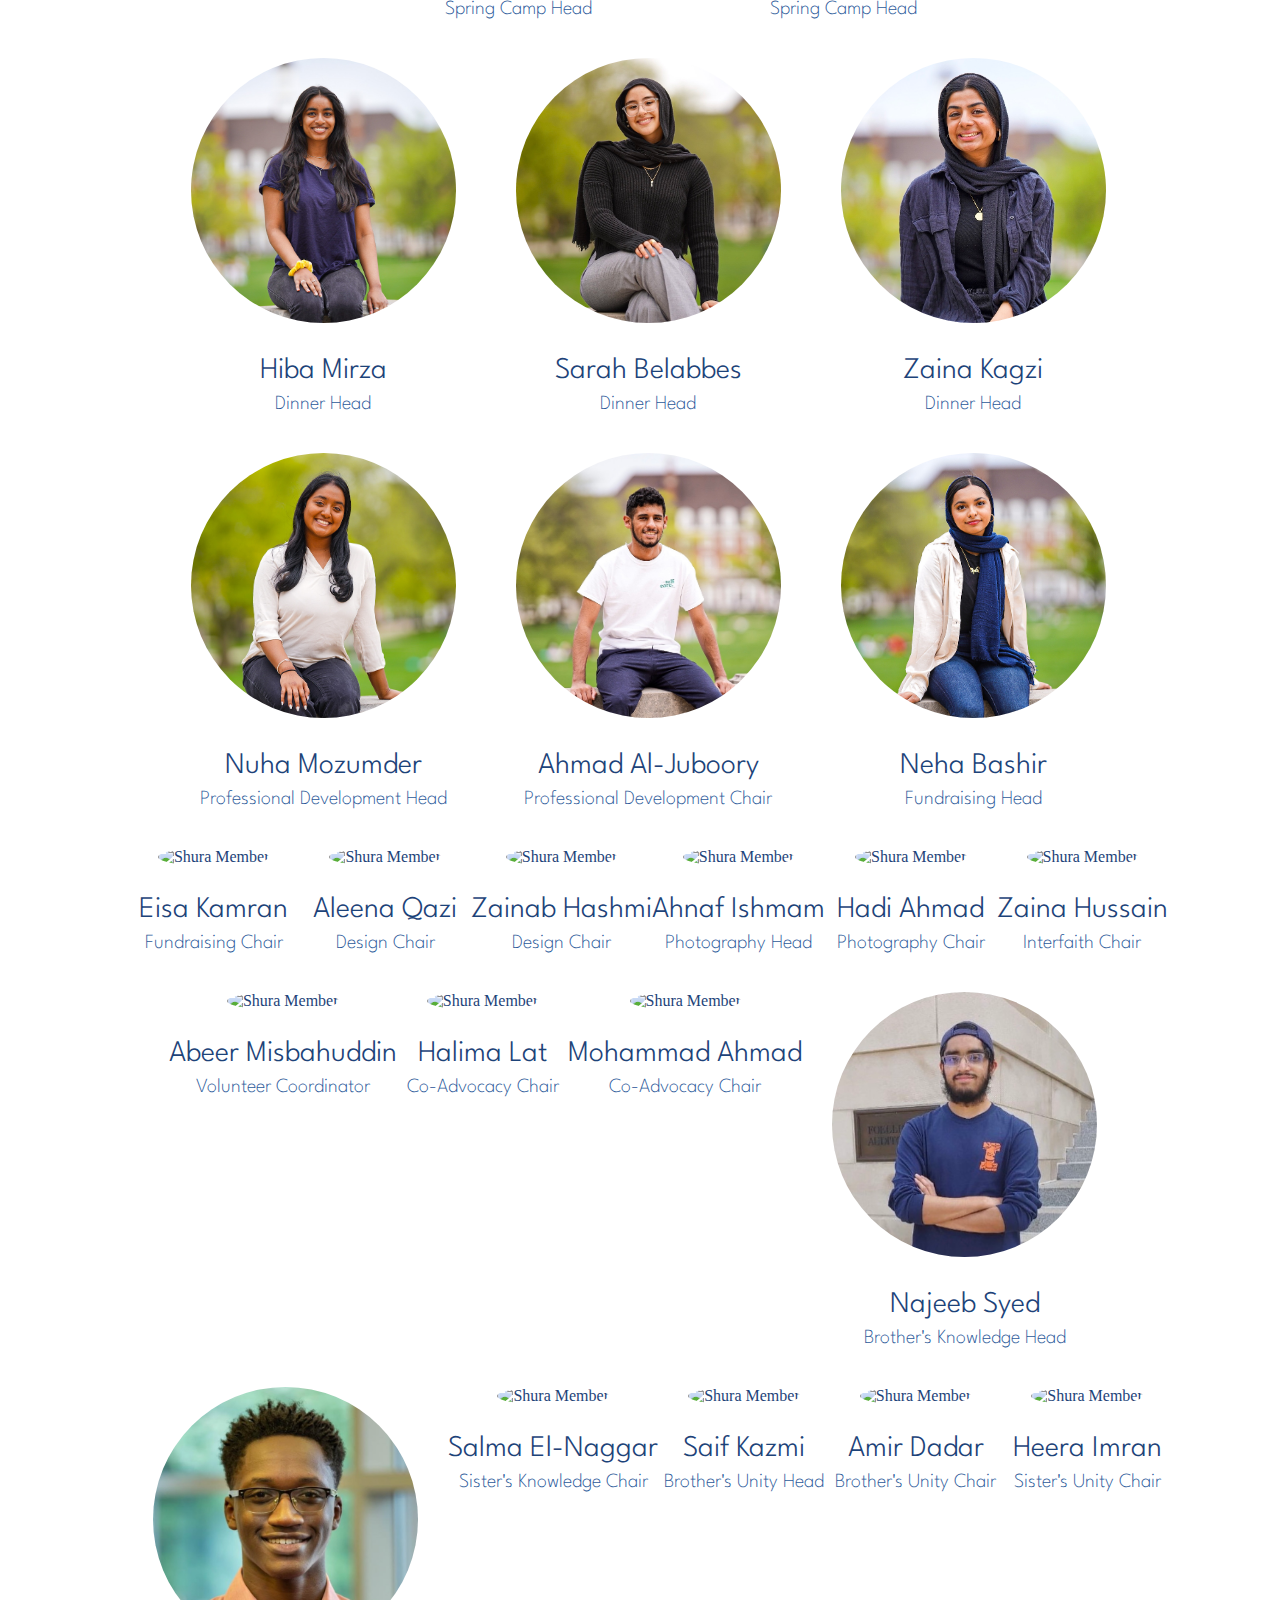
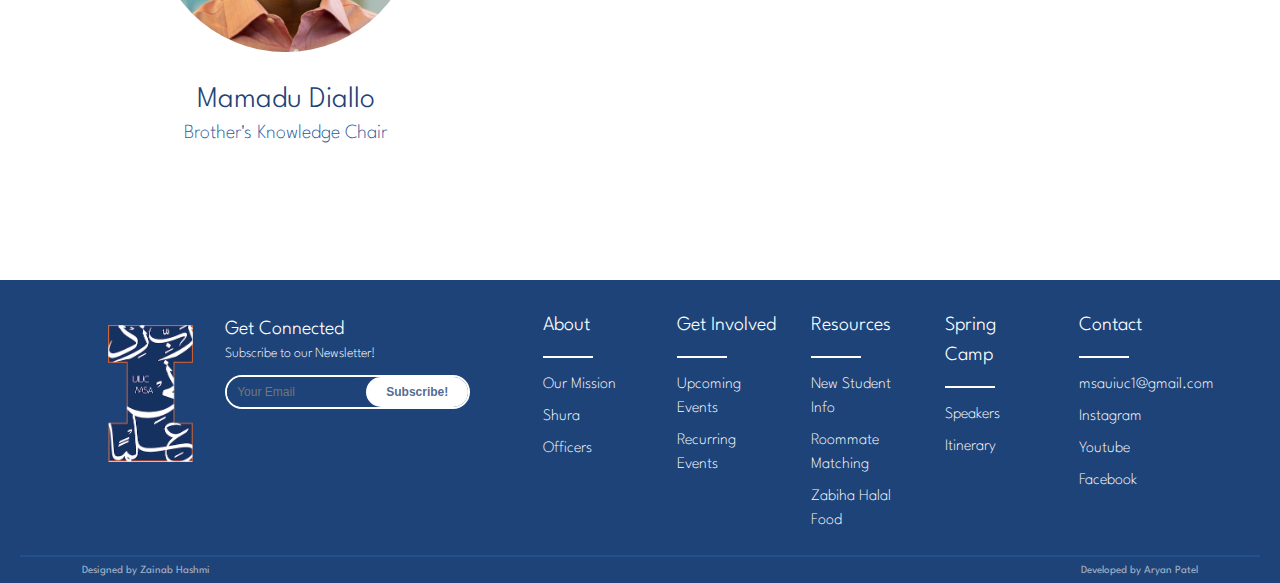
==== commit d41febf4: "Calendar and minor changes" ====
--- a/html/about.html
+++ b/html/about.html
@@ -241,7 +241,7 @@
     <div class= "footer-container">
       <div class="footer-row flex">
         <div class="footer-test flex">
-          <a href="../index.html" class="footer-logo"><img src="../img/logos/transparent-msa-logo.png" alt="MSA Logo"></a>
+          <a href="../index.html" class="footer-logo"><img src="../img/logos/msa-logo.png" alt="MSA Logo"></a>
           <div class= "footer-form">
             <h4 class= "form-title">Get Connected</h4>
             <p class="form-subtitle">Subscribe to our Newsletter!</p>
@@ -296,7 +296,7 @@
     </div>
     <div class="footer-tribute">
       <div class="footer-tribute-text">Designed by Zainab Hashmi</div>
-      <div class="footer-tribute-text">Developed by Aryan Patel</div>
+      <div class="footer-tribute-text"><a href="https://aryanpatel31.netlify.app" target="_blank">Developed by Aryan Patel</a></div>
     </div>
   </footer>
   <!-- Footer -->
--- a/css/styles.css
+++ b/css/styles.css
@@ -147,6 +147,14 @@
 
 @media (max-width: 1050px) {
 
+  .primary-header {
+    height: 5rem;
+  }
+
+  .logo {
+    height: 4rem;
+  }
+
   .primary-navigation {
     position: fixed;
     inset: 0 0 0 20%;
@@ -184,7 +192,7 @@
     width: 2rem;
     border: 0;
     aspect-ratio: 1;
-    top: 2.75rem;
+    top: 1.75rem;
     right: 2rem;
   }
 
@@ -257,6 +265,10 @@
   padding: 15px 0;
 }
 
+.footer-logo img {
+  max-width: 85px;
+}
+
 .footer-row {
   flex-wrap: wrap;
   padding-bottom: 0.25rem;
@@ -383,6 +395,10 @@
   font-size: 11px;
 }
 
+.footer-tribute-text a {
+  color: rgba(255, 255, 255, 0.6);
+}
+
 @media(max-width: 1166px){
   .footer-test {
     width: 100%;
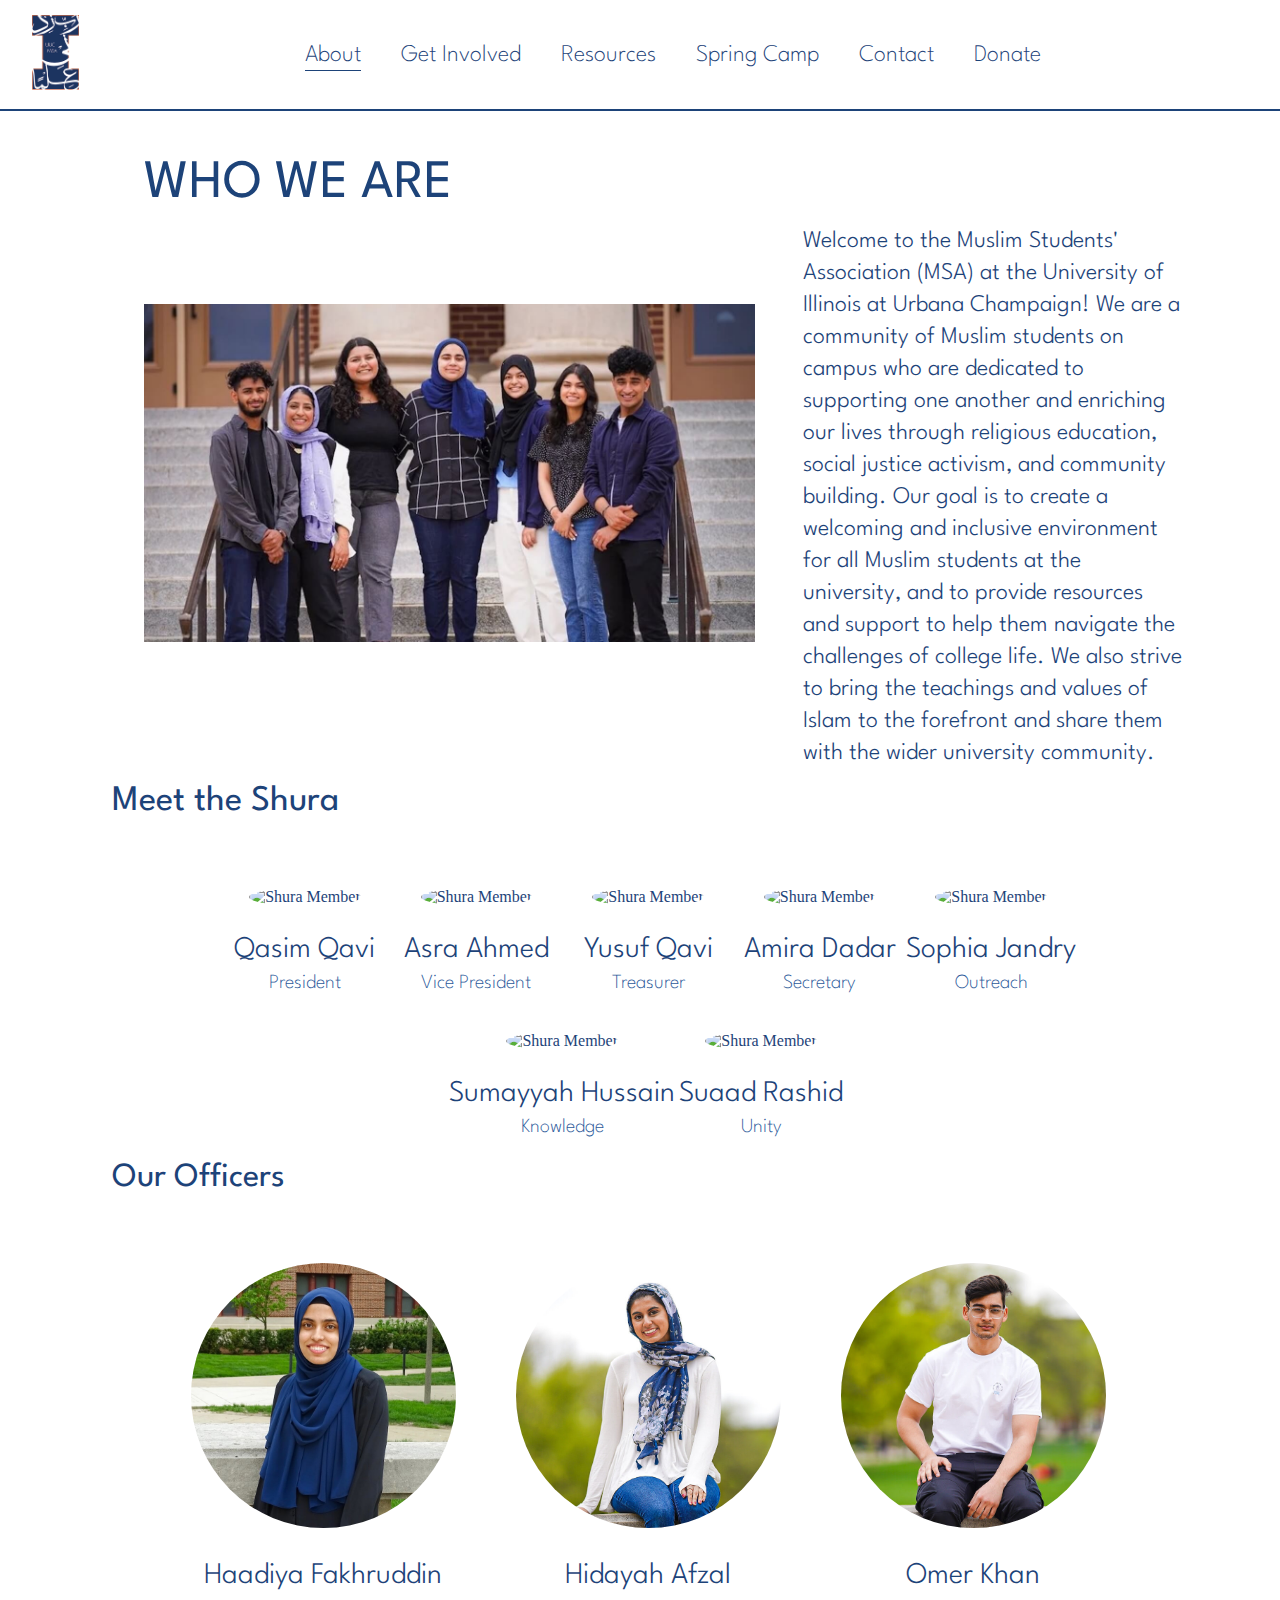
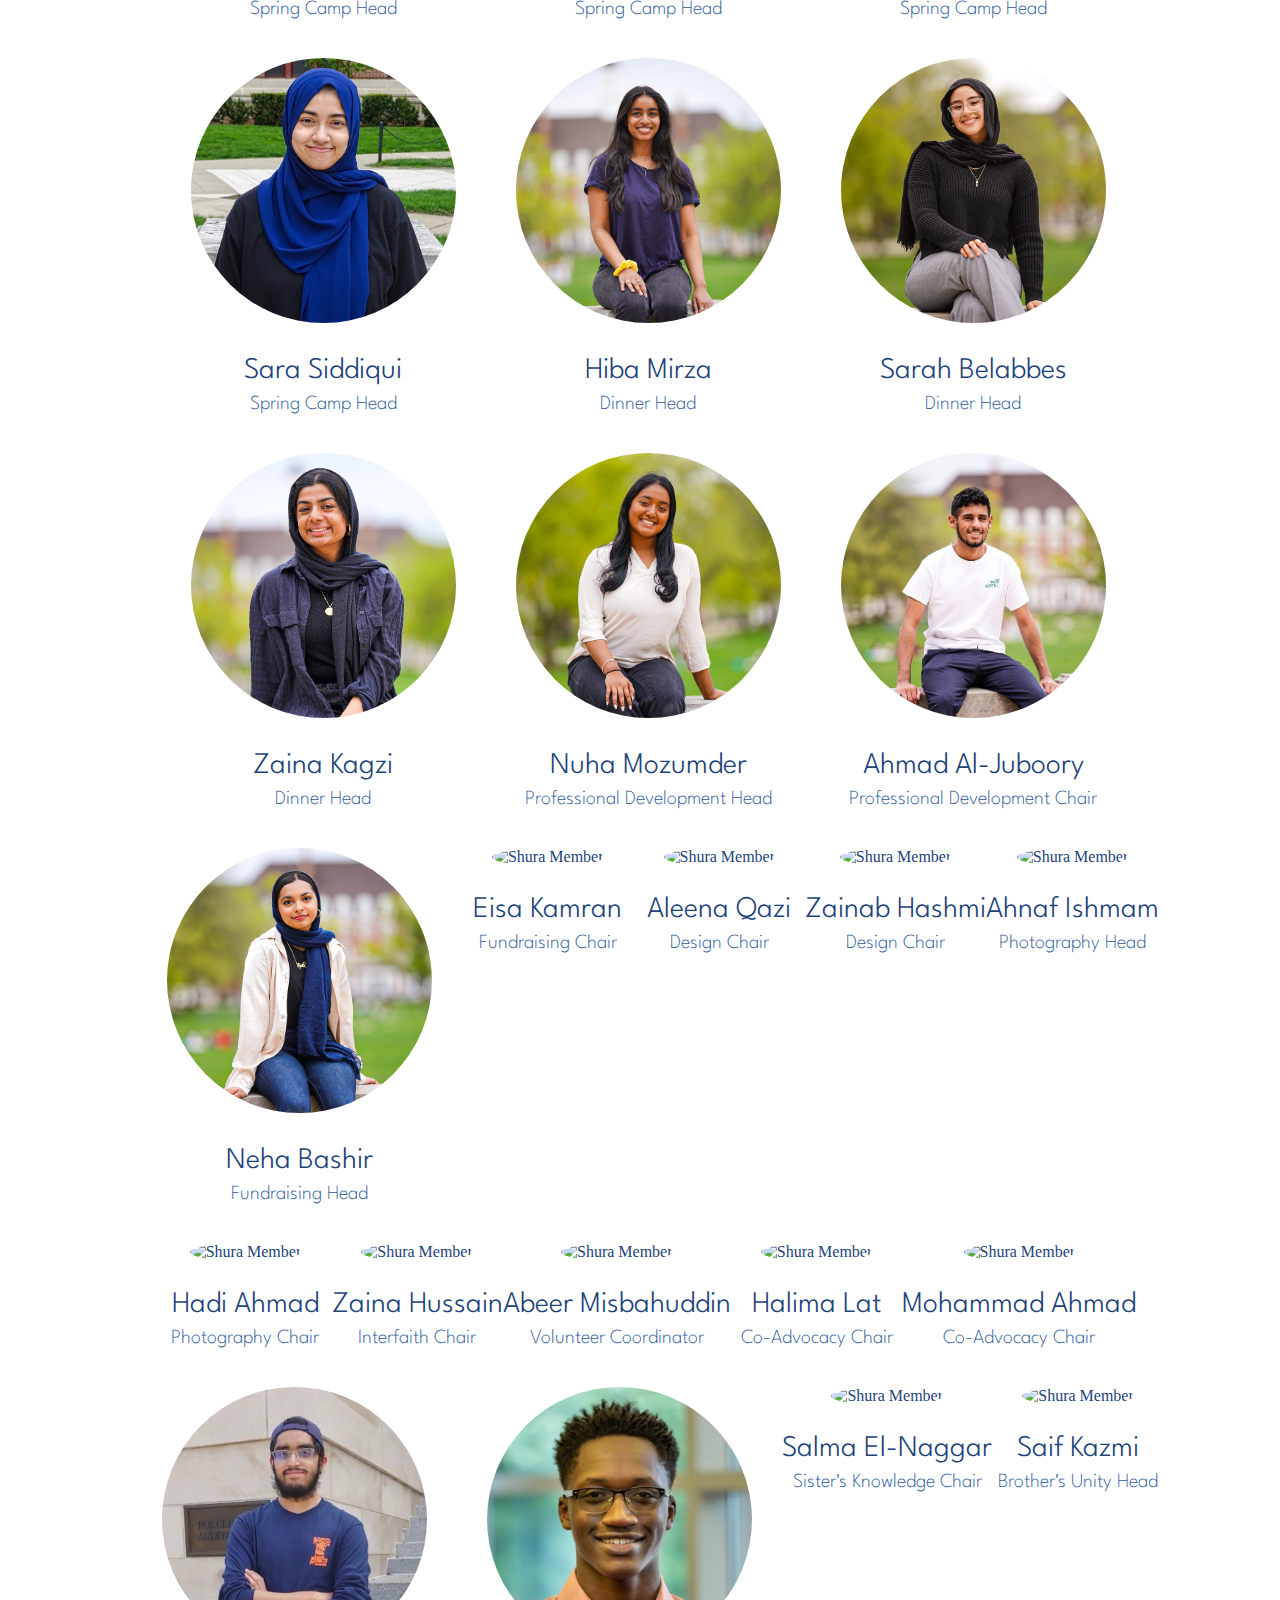
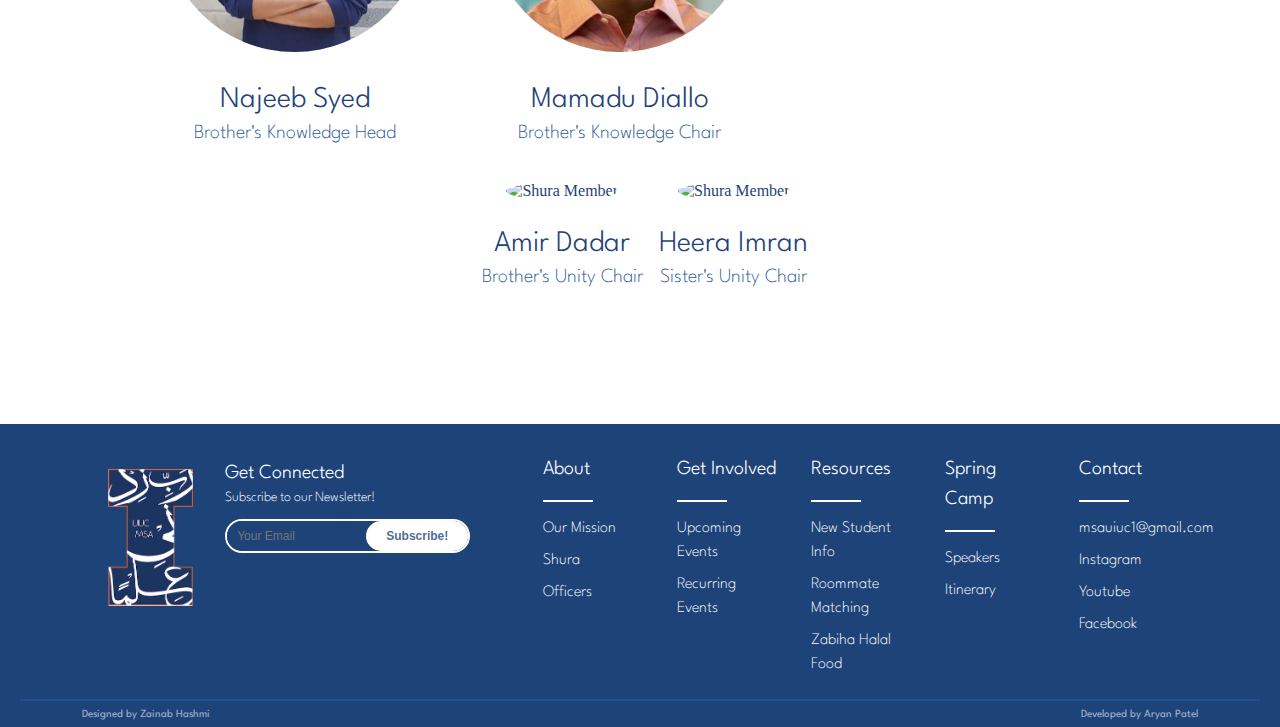
==== commit 0adfa6e9: "link-fixing" ====
--- a/html/about.html
+++ b/html/about.html
@@ -46,7 +46,7 @@
     </nav>
 
     <div class="social-list">
-      <a href="https://www.instagram.com/msauiuc/" target="_blank"><i class="fa-brands fa-instagram color-primary"></i></a>
+      <a href="https://www.instagram.com/uiucmsa/" target="_blank"><i class="fa-brands fa-instagram color-primary"></i></a>
       <a href="https://www.youtube.com/@MSAUIUC" target="_blank"><i class="fa-brands fa-youtube color-primary"></i></a>
       <a href="https://www.facebook.com/msauiuc?fref=ts" target="_blank"><i class="fa-brands fa-facebook color-primary"></i></a>
     </div>
@@ -288,14 +288,14 @@
         <div class= "footer-col">
           <h4 class= "footer-title"><a href="../html/contact.html">Contact</a></h4>
             <a href="mailto:msauiuc1@gmail.com" target="_blank">msauiuc1@gmail.com</a>
-            <a href="https://www.instagram.com/msauiuc/" target="_blank">Instagram</a>
+            <a href="https://www.instagram.com/uiucmsa/" target="_blank">Instagram</a>
             <a href="https://www.youtube.com/@MSAUIUC" target="_blank">Youtube</a>
             <a href="https://www.facebook.com/msauiuc?fref=ts" target="_blank">Facebook</a>
         </div>
       </div>
     </div>
     <div class="footer-tribute">
-      <div class="footer-tribute-text">Designed by Zainab Hashmi</div>
+      <div class="footer-tribute-text"><a href="https://www.zainabhashmi.com" target="_blank">Designed by Zainab Hashmi</a></div>
       <div class="footer-tribute-text"><a href="https://aryanpatel31.netlify.app" target="_blank">Developed by Aryan Patel</a></div>
     </div>
   </footer>
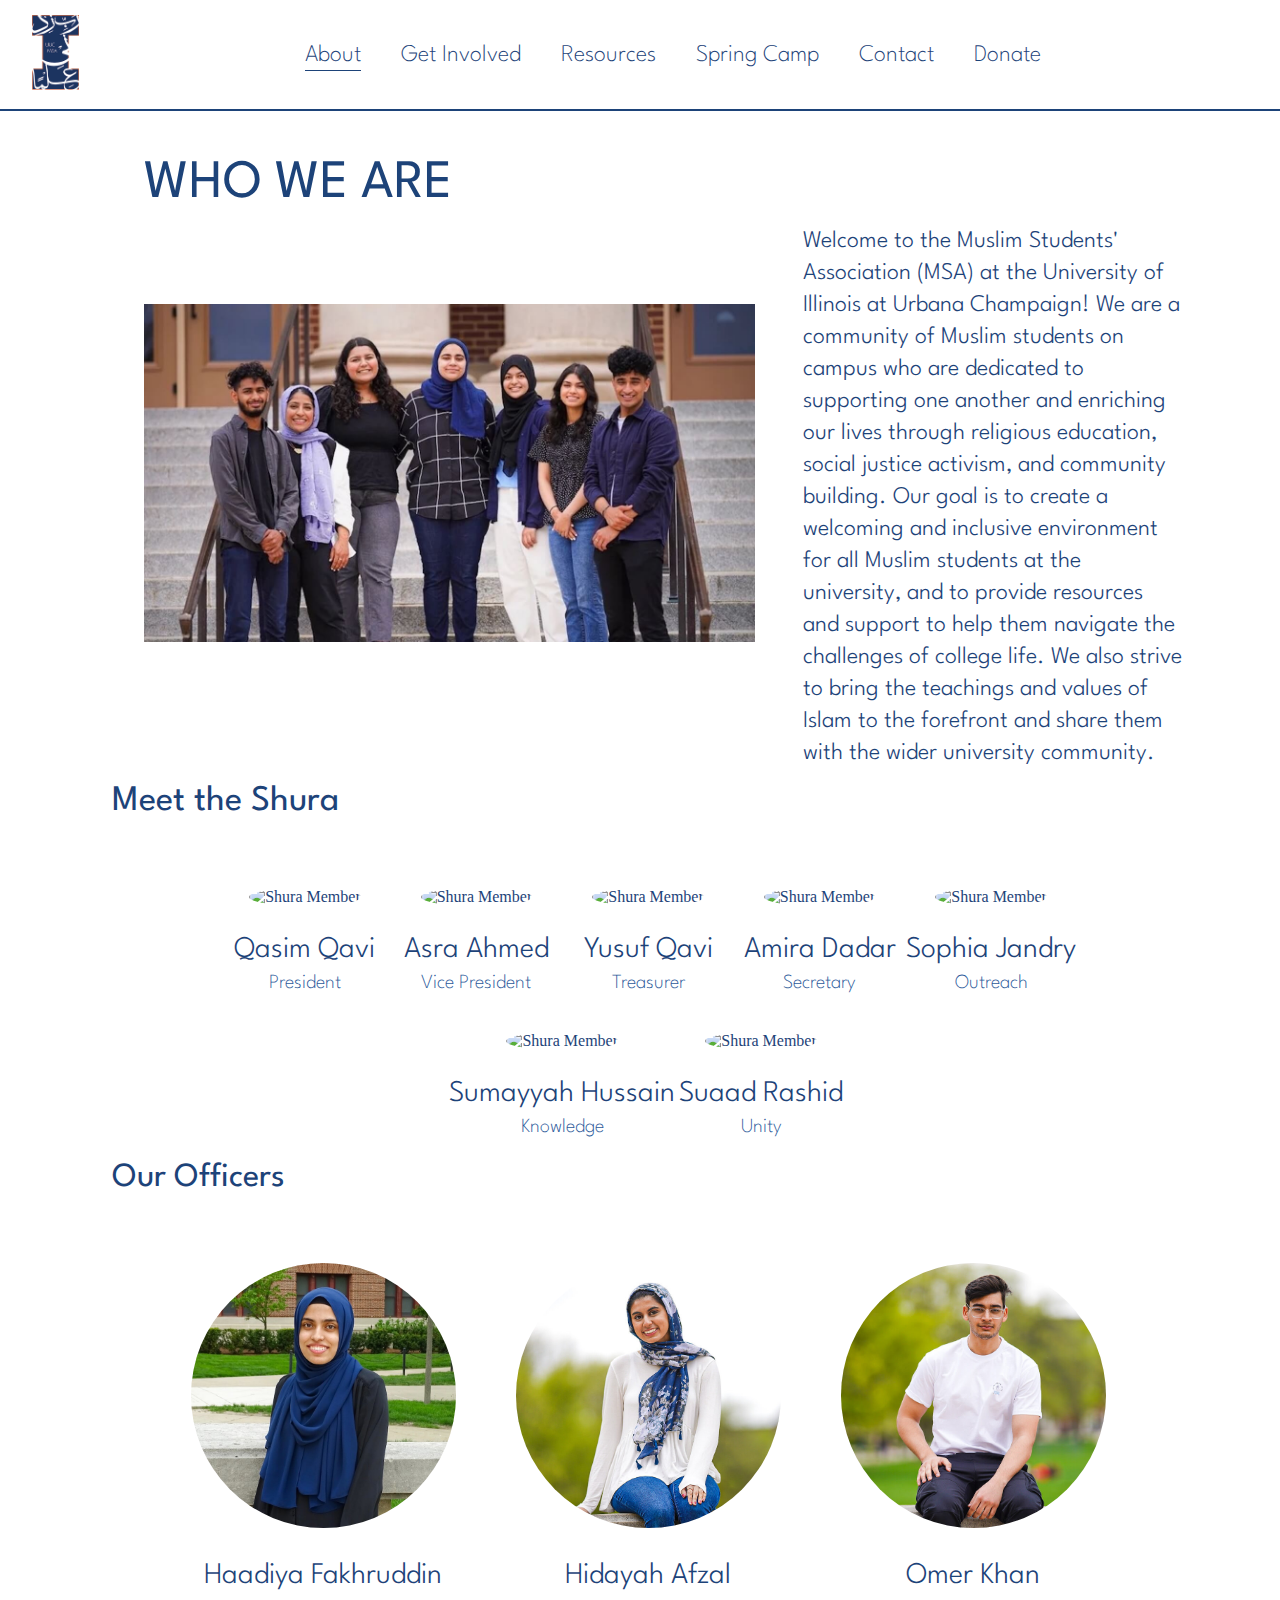
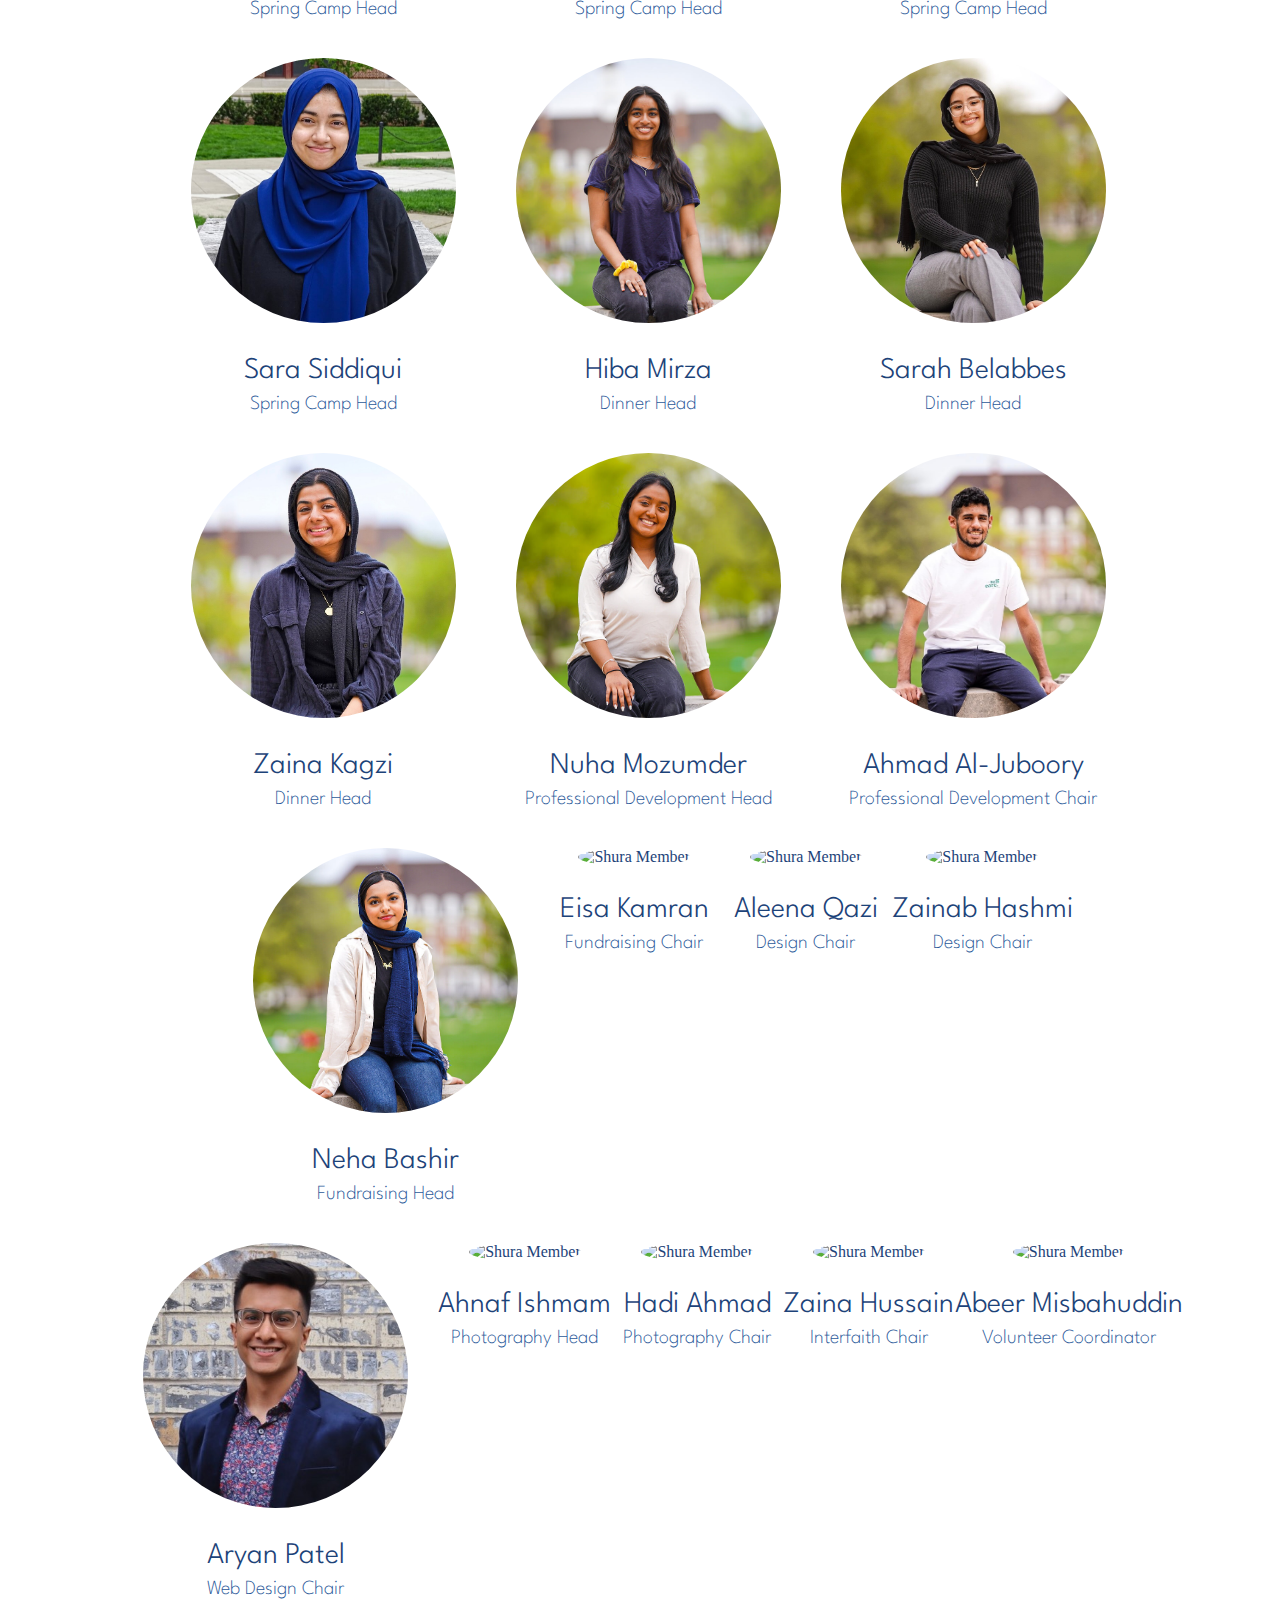
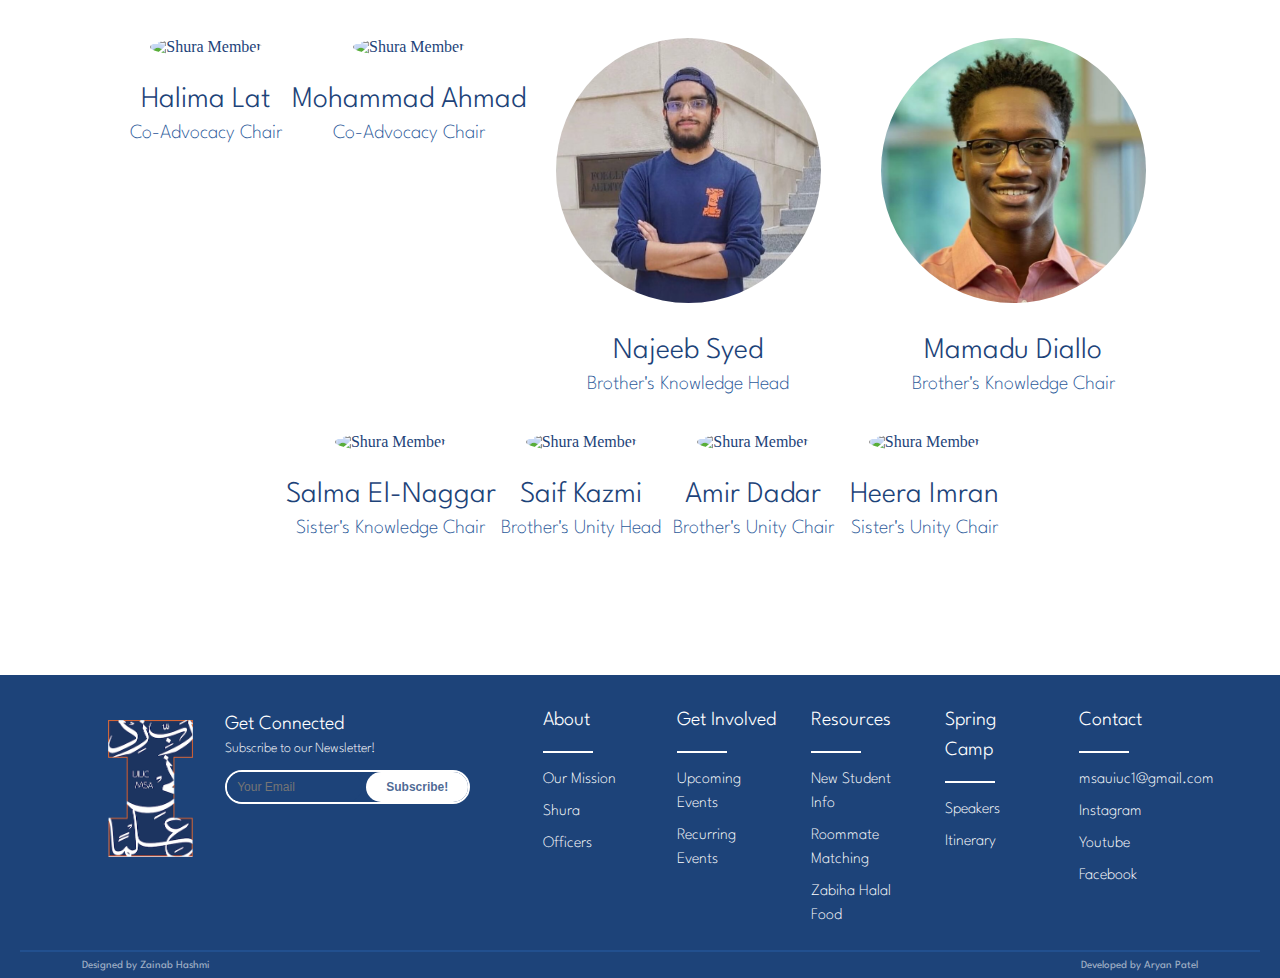
==== commit f8b616bf: "added officer" ====
--- a/html/about.html
+++ b/html/about.html
@@ -171,6 +171,11 @@
         <img class="officer-member-img" src="../img/officers/zainab.jpg" alt="Shura Member">
         <h4 class="officer-member-name">Zainab Hashmi</h4>
         <p class="officer-member-role">Design Chair</p>
+      </div>
+      <div class="officer-members">
+        <img class="officer-member-img" src="../img/officers/aryan.jpg" alt="Shura Member">
+        <h4 class="officer-member-name">Aryan Patel</h4>
+        <p class="officer-member-role">Web Design Chair</p>
       </div>
       <div class="officer-members">
         <img class="officer-member-img" src="../img/officers/ahnaf.jpg" alt="Shura Member">
@@ -254,7 +259,7 @@
               </form>
             </div>
             <div class="footer-socials">
-              <a href="https://www.instagram.com/msauiuc/" target="_blank"><i class="fa-brands fa-instagram"></i></a>
+              <a href="https://www.instagram.com/uiucmsa/" target="_blank"><i class="fa-brands fa-instagram"></i></a>
               <a href="https://www.youtube.com/@MSAUIUC" target="_blank"><i class="fa-brands fa-youtube"></i></a>
               <a href="https://www.facebook.com/msauiuc?fref=ts" target="_blank"><i class="fa-brands fa-facebook"></i></a>
             </div>
